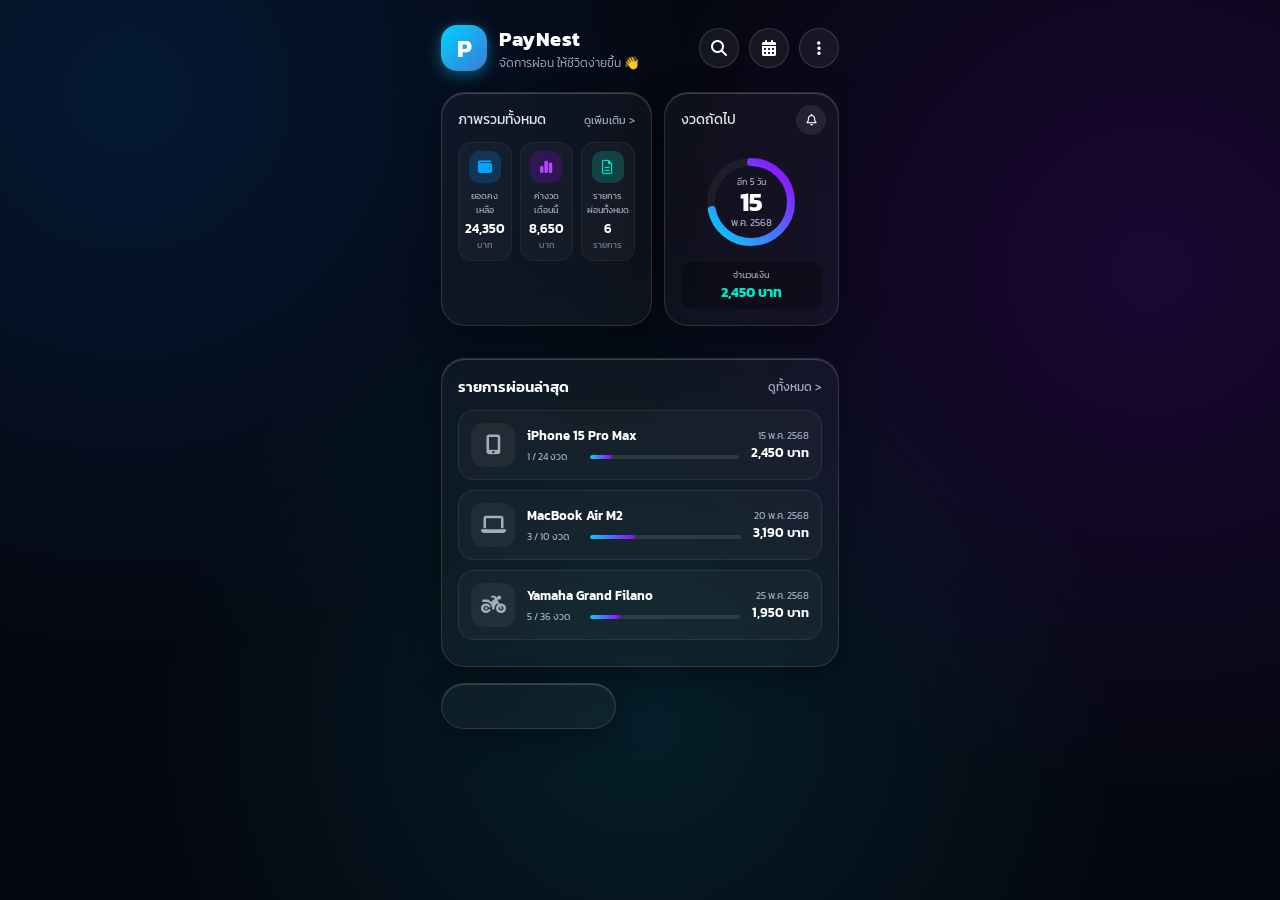
==== index.html @ fac94977 "Create index.html" ====
<!DOCTYPE html>
<html lang="th">
<head>
    <meta charset="UTF-8">
    <meta name="viewport" content="width=device-width, initial-scale=1.0">
    <title>PayNest - จัดการผ่อน ให้ชีวิตง่ายขึ้น</title>
    <link href="https://fonts.googleapis.com/css2?family=Kanit:wght@300;400;500;600;700&display=swap" rel="stylesheet">
    <link rel="stylesheet" href="https://cdnjs.cloudflare.com/ajax/libs/font-awesome/6.4.0/css/all.min.css">
    <style>
        * {
            margin: 0;
            padding: 0;
            box-sizing: border-box;
            font-family: 'Kanit', sans-serif;
            -webkit-tap-highlight-color: transparent;
        }

        body {
            background-color: #050811;
            background-image: 
                radial-gradient(circle at 10% 10%, rgba(0, 119, 255, 0.15) 0%, transparent 40%),
                radial-gradient(circle at 90% 30%, rgba(157, 0, 255, 0.15) 0%, transparent 40%),
                radial-gradient(circle at 50% 80%, rgba(0, 229, 255, 0.1) 0%, transparent 50%);
            color: #ffffff;
            min-height: 100vh;
            display: flex;
            justify-content: center;
            align-items: flex-start;
            padding: 0;
            overflow-x: hidden;
        }

        .app-container {
            width: 100%;
            max-width: 430px;
            min-height: 100vh;
            padding: 16px 16px 100px 16px;
            position: relative;
        }

        /* Glassmorphism Base */
        .glass-card {
            background: rgba(255, 255, 255, 0.04);
            backdrop-filter: blur(20px);
            -webkit-backdrop-filter: blur(20px);
            border: 1px solid rgba(255, 255, 255, 0.12);
            border-radius: 24px;
            box-shadow: 0 8px 32px 0 rgba(0, 0, 0, 0.37),
                        inset 0 1px 1px 0 rgba(255, 255, 255, 0.2);
            margin-bottom: 16px;
            padding: 16px;
            position: relative;
            overflow: hidden;
        }

        /* Header */
        .header {
            display: flex;
            justify-content: space-between;
            align-items: center;
            margin-bottom: 20px;
            padding-top: 8px;
        }

        .profile-section {
            display: flex;
            align-items: center;
            gap: 12px;
        }

        .logo-icon {
            width: 46px;
            height: 46px;
            background: linear-gradient(135deg, #00d2ff 0%, #3a7bd5 100%);
            border-radius: 16px;
            display: flex;
            justify-content: center;
            align-items: center;
            font-size: 24px;
            font-weight: bold;
            box-shadow: 0 4px 15px rgba(0, 210, 255, 0.4);
        }

        .app-title h1 {
            font-size: 20px;
            font-weight: 700;
            letter-spacing: 0.5px;
        }

        .app-title p {
            font-size: 12px;
            color: #a0aec0;
            font-weight: 300;
        }

        .header-actions {
            display: flex;
            gap: 10px;
        }

        .icon-btn {
            width: 40px;
            height: 40px;
            border-radius: 50%;
            background: rgba(255, 255, 255, 0.06);
            border: 1px solid rgba(255, 255, 255, 0.15);
            display: flex;
            justify-content: center;
            align-items: center;
            color: #fff;
            font-size: 16px;
            cursor: pointer;
        }

        /* Grid Layouts */
        .grid-top {
            display: grid;
            grid-template-columns: 1.2fr 1fr;
            gap: 12px;
            margin-bottom: 16px;
        }

        .overview-title {
            display: flex;
            justify-content: space-between;
            align-items: center;
            font-size: 14px;
            color: #e2e8f0;
            margin-bottom: 12px;
        }

        .overview-title a {
            color: #a0aec0;
            text-decoration: none;
            font-size: 11px;
        }

        .stats-row {
            display: grid;
            grid-template-columns: repeat(3, 1fr);
            gap: 8px;
            text-align: center;
        }

        .stat-box {
            background: rgba(255, 255, 255, 0.03);
            border-radius: 14px;
            padding: 8px 4px;
            border: 1px solid rgba(255, 255, 255, 0.05);
        }

        .stat-icon {
            width: 32px;
            height: 32px;
            border-radius: 10px;
            margin: 0 auto 6px auto;
            display: flex;
            align-items: center;
            justify-content: center;
            font-size: 14px;
        }

        .bg-blue { background: rgba(0, 150, 255, 0.2); color: #00a6ff; }
        .bg-purple { background: rgba(150, 0, 255, 0.2); color: #b845ff; }
        .bg-teal { background: rgba(0, 230, 200, 0.2); color: #00e5c8; }

        .stat-label {
            font-size: 9px;
            color: #a0aec0;
            margin-bottom: 2px;
        }

        .stat-value {
            font-size: 13px;
            font-weight: 600;
        }

        .stat-unit {
            font-size: 9px;
            color: #718096;
        }

        /* Next Due Card */
        .next-due-card {
            display: flex;
            flex-direction: column;
            justify-content: space-between;
            position: relative;
        }

        .bell-badge {
            position: absolute;
            top: 12px;
            right: 12px;
            width: 30px;
            height: 30px;
            border-radius: 50%;
            background: rgba(255, 255, 255, 0.08);
            display: flex;
            align-items: center;
            justify-content: center;
            font-size: 12px;
        }

        .circle-progress-wrap {
            position: relative;
            width: 100px;
            height: 100px;
            margin: 10px auto;
            display: flex;
            align-items: center;
            justify-content: center;
        }

        .circle-svg {
            transform: rotate(-90deg);
            width: 100%;
            height: 100%;
        }

        .circle-bg {
            fill: none;
            stroke: rgba(255, 255, 255, 0.05);
            stroke-width: 8;
        }

        .circle-bar {
            fill: none;
            stroke: url(#cyan-purple-grad);
            stroke-width: 8;
            stroke-linecap: round;
            stroke-dasharray: 250;
            stroke-dashoffset: 70;
        }

        .circle-text {
            position: absolute;
            text-align: center;
        }

        .days-left {
            font-size: 9px;
            color: #a0aec0;
        }

        .due-date-num {
            font-size: 26px;
            font-weight: 700;
            line-height: 1;
        }

        .due-month {
            font-size: 10px;
            color: #a0aec0;
        }

        .amount-box {
            background: rgba(0, 0, 0, 0.3);
            border-radius: 12px;
            padding: 6px 10px;
            text-align: center;
        }

        .amount-label {
            font-size: 9px;
            color: #a0aec0;
        }

        .amount-val {
            font-size: 14px;
            font-weight: 700;
            color: #00e5c8;
        }

        /* Installment List */
        .section-header {
            display: flex;
            justify-content: space-between;
            align-items: center;
            margin-bottom: 12px;
        }

        .section-title {
            font-size: 15px;
            font-weight: 600;
        }

        .see-all {
            font-size: 12px;
            color: #a0aec0;
            text-decoration: none;
        }

        .item-card {
            background: rgba(255, 255, 255, 0.03);
            border: 1px solid rgba(255, 255, 255, 0.08);
            border-radius: 16px;
            padding: 12px;
            margin-bottom: 10px;
            display: flex;
            align-items: center;
            gap: 12px;
        }

        .item-img {
            width: 44px;
            height: 44px;
            border-radius: 12px;
            background: rgba(255, 255, 255, 0.05);
            display: flex;
            align-items: center;
            justify-content: center;
            font-size: 20px;
        }

        .item-info {
            flex: 1;
        }

        .item-name {
            font-size: 13px;
            font-weight: 600;
            margin-bottom: 4px;
        }

        .item-progress-row {
            display: flex;
            align-items: center;
            gap: 8px;
        }

        .item-inst {
            font-size: 10px;
            color: #a0aec0;
            width: 55px;
        }

        .progress-bar-bg {
            flex: 1;
            height: 4px;
            background: rgba(255, 255, 255, 0.1);
            border-radius: 2px;
            overflow: hidden;
        }

        .progress-bar-fill {
            height: 100%;
            background: linear-gradient(90deg, #00d2ff, #9d00ff);
            border-radius: 2px;
        }

        .item-right {
            text-align: right;
        }

        .item-date {
            font-size: 10px;
            color: #a0aec0;
        }

        .item-price {
            font-size: 13px;
            font-weight: 600;
        }

        /* Two columns bottom */
        .bottom-grid {
            display: grid;
            grid-template-columns: 1fr 1.2fr;
            gap: 12px;
        }

        .cat-item {
            background: rgba(255, 255, 255, 0.03);
            border-radius: 12px;
            padding: 8px 10px;
            display: flex;
            align-items: center;
            justify-content: space-between;
            margin-bottom: 8px;
            font-size: 11px;
            border: 1px solid rgba(255, 255, 255, 0.05);
        }

        .cat-left {
            display: flex;
            align-items: center;
            gap: 8px;
        }

        .cat-icon {
            width: 24px;
            height: 24px;
            border-radius: 6px;
            display: flex;
            align-items: center;
            justify-content: center;
            font-size: 11px;
        }

        /* Donut Chart Simulation */
        .donut-wrap {
            position: relative;
            width: 110px;
            height: 110px;
            margin: 10px auto;
            display: flex;
            align-items: center;
            justify-content: center;
        }

        .donut-text {
            position: absolute;
            text-align: center;
        }

        .donut-label { font-size: 9px; color: #a0aec0; }
        .donut-num { font-size: 18px; font-weight: 700; }

        .stat-legend {
            font-size: 10px;
            display: flex;
            flex-direction: column;
            gap: 4px;
        }

        .legend-row {
            display: flex;
            justify-content: space-between;
            align-items: center;
        }

        .legend-left {
            display: flex;
            align-items: center;
            gap: 6px;
            color: #cbd5e0;
        }

        .dot {
            width: 8px;
            height: 8px;
            border-radius: 50%;
        }

        /* Add Action Card */
        .add-card {
            background: rgba(255, 255, 255, 0.04);
            border: 1px solid rgba(255, 255, 255, 0.1);
            border-radius: 20px;
            padding: 12px 16px;
            display: flex;
            align-items: center;
            justify-content: space-between;
            margin-bottom: 20px;
            cursor: pointer;
        }

        .add-btn-icon {
            width: 36px;
            height: 36px;
            border-radius: 50%;
            background: linear-gradient(135deg, #00d2ff, #0055ff);
            display: flex;
            align-items: center;
            justify-content: center;
            font-size: 18px;
            box-shadow: 0 4px 12px rgba(0, 150, 255, 0.4);
        }

        /* Bottom Nav */
        .bottom-nav {
            position: fixed;
            bottom: 12px;
            left: 50%;
            transform: translateX(-50%);
            width: calc(100% - 32px);
            max-width: 398px;
            height: 64px;
            background: rgba(15, 23, 42, 0.75);
            backdrop-filter: blur(25px);
            -webkit-backdrop-filter: blur(25px);
            border: 1px solid rgba(255, 255, 255, 0.15);
            border-radius: 32px;
            display: flex;
            justify-content: space-around;
            align-items: center;
            z-index: 1000;
            box-shadow: 0 10px 30px rgba(0, 0, 0, 0.5);
        }

        .nav-item {
            display: flex;
            flex-direction: column;
            align-items: center;
            color: #718096;
            font-size: 10px;
            text-decoration: none;
            gap: 2px;
        }

        .nav-item.active {
            color: #00d2ff;
        }

        .nav-item i {
            font-size: 18px;
        }

        .nav-add-btn {
            width: 52px;
            height: 52px;
            border-radius: 50%;
            background: linear-gradient(135deg, #a855f7, #3b82f6);
            display: flex;
            align-items: center;
            justify-content: center;
            font-size: 22px;
            color: #fff;
            margin-top: -20px;
            box-shadow: 0 6px 20px rgba(168, 85, 247, 0.5);
            border: 3px solid #050811;
        }
    </style>
</head>
<body>

    <svg style="height: 0; width: 0; position: absolute;">
        <defs>
            <linearGradient id="cyan-purple-grad" x1="0%" y1="0%" x2="100%" y2="100%">
                <stop offset="0%" stop-color="#00d2ff" />
                <stop offset="100%" stop-color="#9d00ff" />
            </linearGradient>
        </defs>
    </svg>

    <div class="app-container">
        <!-- Header -->
        <div class="header">
            <div class="profile-section">
                <div class="logo-icon">P</div>
                <div class="app-title">
                    <h1>PayNest</h1>
                    <p>จัดการผ่อน ให้ชีวิตง่ายขึ้น 👋</p>
                </div>
            </div>
            <div class="header-actions">
                <button class="icon-btn"><i class="fa-solid fa-magnifying-glass"></i></button>
                <button class="icon-btn"><i class="fa-solid fa-calendar-days"></i></button>
                <button class="icon-btn"><i class="fa-solid fa-ellipsis-vertical"></i></button>
            </div>
        </div>

        <!-- Top Section Grid -->
        <div class="grid-top">
            <!-- Overview Card -->
            <div class="glass-card">
                <div class="overview-title">
                    <span>ภาพรวมทั้งหมด</span>
                    <a href="#">ดูเพิ่มเติม &gt;</a>
                </div>
                <div class="stats-row">
                    <div class="stat-box">
                        <div class="stat-icon bg-blue"><i class="fa-solid fa-wallet"></i></div>
                        <div class="stat-label">ยอดคงเหลือ</div>
                        <div class="stat-value">24,350</div>
                        <div class="stat-unit">บาท</div>
                    </div>
                    <div class="stat-box">
                        <div class="stat-icon bg-purple"><i class="fa-solid fa-chart-simple"></i></div>
                        <div class="stat-label">ค่างวดเดือนนี้</div>
                        <div class="stat-value">8,650</div>
                        <div class="stat-unit">บาท</div>
                    </div>
                    <div class="stat-box">
                        <div class="stat-icon bg-teal"><i class="fa-regular fa-file-lines"></i></div>
                        <div class="stat-label">รายการผ่อนทั้งหมด</div>
                        <div class="stat-value">6</div>
                        <div class="stat-unit">รายการ</div>
                    </div>
                </div>
            </div>

            <!-- Next Due Card -->
            <div class="glass-card next-due-card">
                <div class="overview-title">
                    <span>งวดถัดไป</span>
                </div>
                <div class="bell-badge"><i class="fa-regular fa-bell"></i></div>
                <div class="circle-progress-wrap">
                    <svg class="circle-svg" viewBox="0 0 100 100">
                        <circle class="circle-bg" cx="50" cy="50" r="40"></circle>
                        <circle class="circle-bar" cx="50" cy="50" r="40"></circle>
                    </svg>
                    <div class="circle-text">
                        <div class="days-left">อีก 5 วัน</div>
                        <div class="due-date-num">15</div>
                        <div class="due-month">พ.ค. 2568</div>
                    </div>
                </div>
                <div class="amount-box">
                    <div class="amount-label">จำนวนเงิน</div>
                    <div class="amount-val">2,450 บาท</div>
                </div>
            </div>
        </div>

        <!-- Recent Items -->
        <div class="glass-card">
            <div class="section-header">
                <span class="section-title">รายการผ่อนล่าสุด</span>
                <a href="#" class="see-all">ดูทั้งหมด &gt;</a>
            </div>

            <div class="item-card">
                <div class="item-img"><i class="fa-solid fa-mobile-screen-button" style="color: #a0aec0;"></i></div>
                <div class="item-info">
                    <div class="item-name">iPhone 15 Pro Max</div>
                    <div class="item-progress-row">
                        <span class="item-inst">1 / 24 งวด</span>
                        <div class="progress-bar-bg">
                            <div class="progress-bar-fill" style="width: 15%;"></div>
                        </div>
                    </div>
                </div>
                <div class="item-right">
                    <div class="item-date">15 พ.ค. 2568</div>
                    <div class="item-price">2,450 บาท</div>
                </div>
            </div>

            <div class="item-card">
                <div class="item-img"><i class="fa-solid fa-laptop" style="color: #a0aec0;"></i></div>
                <div class="item-info">
                    <div class="item-name">MacBook Air M2</div>
                    <div class="item-progress-row">
                        <span class="item-inst">3 / 10 งวด</span>
                        <div class="progress-bar-bg">
                            <div class="progress-bar-fill" style="width: 30%;"></div>
                        </div>
                    </div>
                </div>
                <div class="item-right">
                    <div class="item-date">20 พ.ค. 2568</div>
                    <div class="item-price">3,190 บาท</div>
                </div>
            </div>

            <div class="item-card">
                <div class="item-img"><i class="fa-solid fa-motorcycle" style="color: #a0aec0;"></i></div>
                <div class="item-info">
                    <div class="item-name">Yamaha Grand Filano</div>
                    <div class="item-progress-row">
                        <span class="item-inst">5 / 36 งวด</span>
                        <div class="progress-bar-bg">
                            <div class="progress-bar-fill" style="width: 20%;"></div>
                        </div>
                    </div>
                </div>
                <div class="item-right">
                    <div class="item-date">25 พ.ค. 2568</div>
                    <div class="item-price">1,950 บาท</div>
                </div>
            </div>
        </div>

        <!-- Categories & Statistics -->
        <div class="bottom-grid">
            <div class="glass-card">
                <div class="section-header">
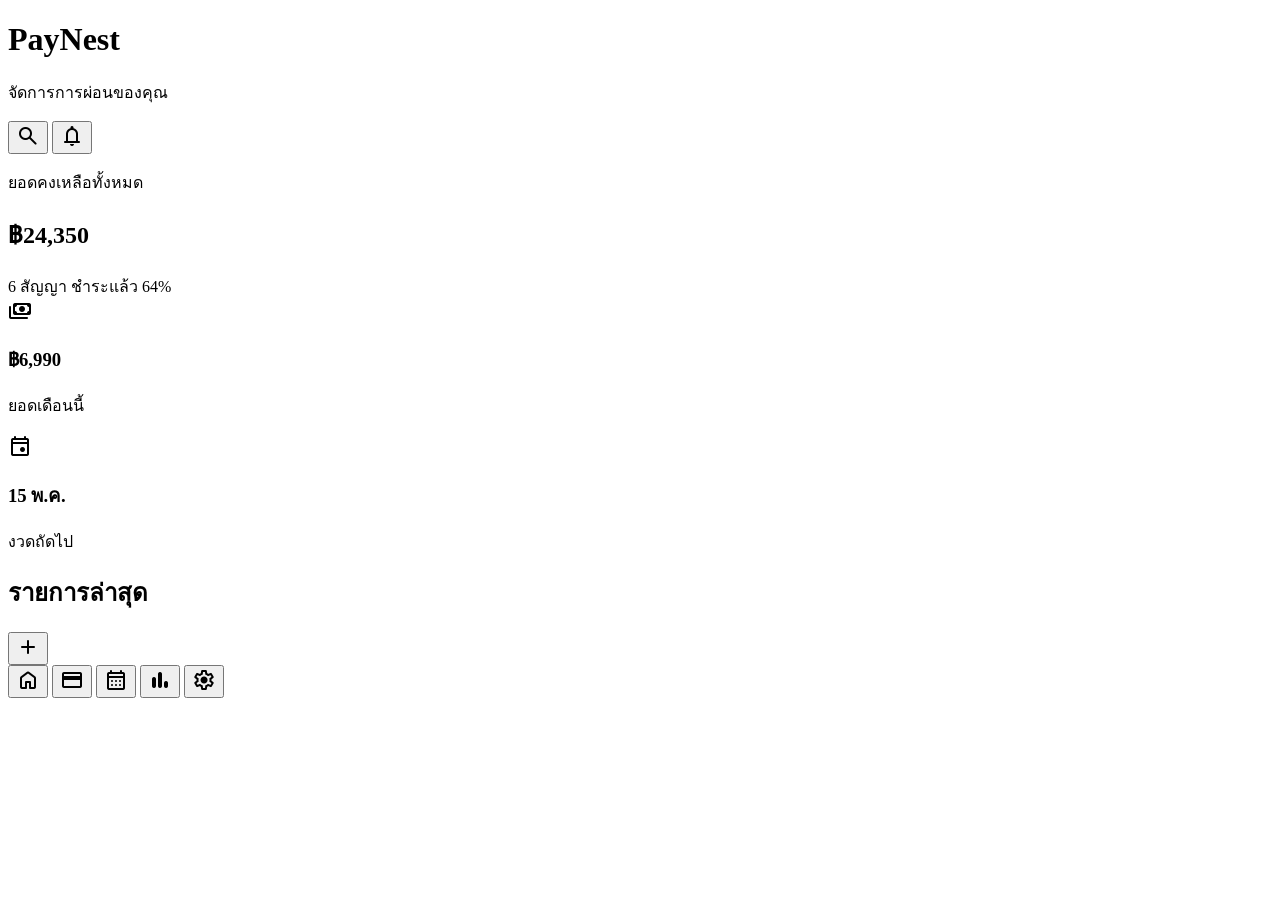
==== commit daedba63: "Update index.html" ====
--- a/index.html
+++ b/index.html
@@ -1,671 +1,181 @@
 <!DOCTYPE html>
 <html lang="th">
 <head>
-    <meta charset="UTF-8">
-    <meta name="viewport" content="width=device-width, initial-scale=1.0">
-    <title>PayNest - จัดการผ่อน ให้ชีวิตง่ายขึ้น</title>
-    <link href="https://fonts.googleapis.com/css2?family=Kanit:wght@300;400;500;600;700&display=swap" rel="stylesheet">
-    <link rel="stylesheet" href="https://cdnjs.cloudflare.com/ajax/libs/font-awesome/6.4.0/css/all.min.css">
-    <style>
-        * {
-            margin: 0;
-            padding: 0;
-            box-sizing: border-box;
-            font-family: 'Kanit', sans-serif;
-            -webkit-tap-highlight-color: transparent;
-        }
+  <meta charset="UTF-8">
+  <meta name="viewport" content="width=device-width, initial-scale=1.0">
+  <title>PayNest</title>
 
-        body {
-            background-color: #050811;
-            background-image: 
-                radial-gradient(circle at 10% 10%, rgba(0, 119, 255, 0.15) 0%, transparent 40%),
-                radial-gradient(circle at 90% 30%, rgba(157, 0, 255, 0.15) 0%, transparent 40%),
-                radial-gradient(circle at 50% 80%, rgba(0, 229, 255, 0.1) 0%, transparent 50%);
-            color: #ffffff;
-            min-height: 100vh;
-            display: flex;
-            justify-content: center;
-            align-items: flex-start;
-            padding: 0;
-            overflow-x: hidden;
-        }
+  <link rel="preconnect" href="https://fonts.googleapis.com">
+  <link rel="preconnect" href="https://fonts.gstatic.com" crossorigin>
 
-        .app-container {
-            width: 100%;
-            max-width: 430px;
-            min-height: 100vh;
-            padding: 16px 16px 100px 16px;
-            position: relative;
-        }
+  <link href="https://fonts.googleapis.com/css2?family=Prompt:wght@300;400;500;600;700&display=swap" rel="stylesheet">
 
-        /* Glassmorphism Base */
-        .glass-card {
-            background: rgba(255, 255, 255, 0.04);
-            backdrop-filter: blur(20px);
-            -webkit-backdrop-filter: blur(20px);
-            border: 1px solid rgba(255, 255, 255, 0.12);
-            border-radius: 24px;
-            box-shadow: 0 8px 32px 0 rgba(0, 0, 0, 0.37),
-                        inset 0 1px 1px 0 rgba(255, 255, 255, 0.2);
-            margin-bottom: 16px;
-            padding: 16px;
-            position: relative;
-            overflow: hidden;
-        }
+  <link href="https://fonts.googleapis.com/css2?family=Material+Symbols+Rounded" rel="stylesheet">
 
-        /* Header */
-        .header {
-            display: flex;
-            justify-content: space-between;
-            align-items: center;
-            margin-bottom: 20px;
-            padding-top: 8px;
-        }
+  <link rel="stylesheet" href="css/style.css">
+</head>
 
-        .profile-section {
-            display: flex;
-            align-items: center;
-            gap: 12px;
-        }
-
-        .logo-icon {
-            width: 46px;
-            height: 46px;
-            background: linear-gradient(135deg, #00d2ff 0%, #3a7bd5 100%);
-            border-radius: 16px;
-            display: flex;
-            justify-content: center;
-            align-items: center;
-            font-size: 24px;
-            font-weight: bold;
-            box-shadow: 0 4px 15px rgba(0, 210, 255, 0.4);
-        }
-
-        .app-title h1 {
-            font-size: 20px;
-            font-weight: 700;
-            letter-spacing: 0.5px;
-        }
-
-        .app-title p {
-            font-size: 12px;
-            color: #a0aec0;
-            font-weight: 300;
-        }
-
-        .header-actions {
-            display: flex;
-            gap: 10px;
-        }
-
-        .icon-btn {
-            width: 40px;
-            height: 40px;
-            border-radius: 50%;
-            background: rgba(255, 255, 255, 0.06);
-            border: 1px solid rgba(255, 255, 255, 0.15);
-            display: flex;
-            justify-content: center;
-            align-items: center;
-            color: #fff;
-            font-size: 16px;
-            cursor: pointer;
-        }
-
-        /* Grid Layouts */
-        .grid-top {
-            display: grid;
-            grid-template-columns: 1.2fr 1fr;
-            gap: 12px;
-            margin-bottom: 16px;
-        }
-
-        .overview-title {
-            display: flex;
-            justify-content: space-between;
-            align-items: center;
-            font-size: 14px;
-            color: #e2e8f0;
-            margin-bottom: 12px;
-        }
-
-        .overview-title a {
-            color: #a0aec0;
-            text-decoration: none;
-            font-size: 11px;
-        }
-
-        .stats-row {
-            display: grid;
-            grid-template-columns: repeat(3, 1fr);
-            gap: 8px;
-            text-align: center;
-        }
-
-        .stat-box {
-            background: rgba(255, 255, 255, 0.03);
-            border-radius: 14px;
-            padding: 8px 4px;
-            border: 1px solid rgba(255, 255, 255, 0.05);
-        }
-
-        .stat-icon {
-            width: 32px;
-            height: 32px;
-            border-radius: 10px;
-            margin: 0 auto 6px auto;
-            display: flex;
-            align-items: center;
-            justify-content: center;
-            font-size: 14px;
-        }
-
-        .bg-blue { background: rgba(0, 150, 255, 0.2); color: #00a6ff; }
-        .bg-purple { background: rgba(150, 0, 255, 0.2); color: #b845ff; }
-        .bg-teal { background: rgba(0, 230, 200, 0.2); color: #00e5c8; }
-
-        .stat-label {
-            font-size: 9px;
-            color: #a0aec0;
-            margin-bottom: 2px;
-        }
-
-        .stat-value {
-            font-size: 13px;
-            font-weight: 600;
-        }
-
-        .stat-unit {
-            font-size: 9px;
-            color: #718096;
-        }
-
-        /* Next Due Card */
-        .next-due-card {
-            display: flex;
-            flex-direction: column;
-            justify-content: space-between;
-            position: relative;
-        }
-
-        .bell-badge {
-            position: absolute;
-            top: 12px;
-            right: 12px;
-            width: 30px;
-            height: 30px;
-            border-radius: 50%;
-            background: rgba(255, 255, 255, 0.08);
-            display: flex;
-            align-items: center;
-            justify-content: center;
-            font-size: 12px;
-        }
-
-        .circle-progress-wrap {
-            position: relative;
-            width: 100px;
-            height: 100px;
-            margin: 10px auto;
-            display: flex;
-            align-items: center;
-            justify-content: center;
-        }
-
-        .circle-svg {
-            transform: rotate(-90deg);
-            width: 100%;
-            height: 100%;
-        }
-
-        .circle-bg {
-            fill: none;
-            stroke: rgba(255, 255, 255, 0.05);
-            stroke-width: 8;
-        }
-
-        .circle-bar {
-            fill: none;
-            stroke: url(#cyan-purple-grad);
-            stroke-width: 8;
-            stroke-linecap: round;
-            stroke-dasharray: 250;
-            stroke-dashoffset: 70;
-        }
-
-        .circle-text {
-            position: absolute;
-            text-align: center;
-        }
-
-        .days-left {
-            font-size: 9px;
-            color: #a0aec0;
-        }
-
-        .due-date-num {
-            font-size: 26px;
-            font-weight: 700;
-            line-height: 1;
-        }
-
-        .due-month {
-            font-size: 10px;
-            color: #a0aec0;
-        }
-
-        .amount-box {
-            background: rgba(0, 0, 0, 0.3);
-            border-radius: 12px;
-            padding: 6px 10px;
-            text-align: center;
-        }
-
-        .amount-label {
-            font-size: 9px;
-            color: #a0aec0;
-        }
-
-        .amount-val {
-            font-size: 14px;
-            font-weight: 700;
-            color: #00e5c8;
-        }
-
-        /* Installment List */
-        .section-header {
-            display: flex;
-            justify-content: space-between;
-            align-items: center;
-            margin-bottom: 12px;
-        }
-
-        .section-title {
-            font-size: 15px;
-            font-weight: 600;
-        }
-
-        .see-all {
-            font-size: 12px;
-            color: #a0aec0;
-            text-decoration: none;
-        }
-
-        .item-card {
-            background: rgba(255, 255, 255, 0.03);
-            border: 1px solid rgba(255, 255, 255, 0.08);
-            border-radius: 16px;
-            padding: 12px;
-            margin-bottom: 10px;
-            display: flex;
-            align-items: center;
-            gap: 12px;
-        }
-
-        .item-img {
-            width: 44px;
-            height: 44px;
-            border-radius: 12px;
-            background: rgba(255, 255, 255, 0.05);
-            display: flex;
-            align-items: center;
-            justify-content: center;
-            font-size: 20px;
-        }
-
-        .item-info {
-            flex: 1;
-        }
-
-        .item-name {
-            font-size: 13px;
-            font-weight: 600;
-            margin-bottom: 4px;
-        }
-
-        .item-progress-row {
-            display: flex;
-            align-items: center;
-            gap: 8px;
-        }
-
-        .item-inst {
-            font-size: 10px;
-            color: #a0aec0;
-            width: 55px;
-        }
-
-        .progress-bar-bg {
-            flex: 1;
-            height: 4px;
-            background: rgba(255, 255, 255, 0.1);
-            border-radius: 2px;
-            overflow: hidden;
-        }
-
-        .progress-bar-fill {
-            height: 100%;
-            background: linear-gradient(90deg, #00d2ff, #9d00ff);
-            border-radius: 2px;
-        }
-
-        .item-right {
-            text-align: right;
-        }
-
-        .item-date {
-            font-size: 10px;
-            color: #a0aec0;
-        }
-
-        .item-price {
-            font-size: 13px;
-            font-weight: 600;
-        }
-
-        /* Two columns bottom */
-        .bottom-grid {
-            display: grid;
-            grid-template-columns: 1fr 1.2fr;
-            gap: 12px;
-        }
-
-        .cat-item {
-            background: rgba(255, 255, 255, 0.03);
-            border-radius: 12px;
-            padding: 8px 10px;
-            display: flex;
-            align-items: center;
-            justify-content: space-between;
-            margin-bottom: 8px;
-            font-size: 11px;
-            border: 1px solid rgba(255, 255, 255, 0.05);
-        }
-
-        .cat-left {
-            display: flex;
-            align-items: center;
-            gap: 8px;
-        }
-
-        .cat-icon {
-            width: 24px;
-            height: 24px;
-            border-radius: 6px;
-            display: flex;
-            align-items: center;
-            justify-content: center;
-            font-size: 11px;
-        }
-
-        /* Donut Chart Simulation */
-        .donut-wrap {
-            position: relative;
-            width: 110px;
-            height: 110px;
-            margin: 10px auto;
-            display: flex;
-            align-items: center;
-            justify-content: center;
-        }
-
-        .donut-text {
-            position: absolute;
-            text-align: center;
-        }
-
-        .donut-label { font-size: 9px; color: #a0aec0; }
-        .donut-num { font-size: 18px; font-weight: 700; }
-
-        .stat-legend {
-            font-size: 10px;
-            display: flex;
-            flex-direction: column;
-            gap: 4px;
-        }
-
-        .legend-row {
-            display: flex;
-            justify-content: space-between;
-            align-items: center;
-        }
-
-        .legend-left {
-            display: flex;
-            align-items: center;
-            gap: 6px;
-            color: #cbd5e0;
-        }
-
-        .dot {
-            width: 8px;
-            height: 8px;
-            border-radius: 50%;
-        }
-
-        /* Add Action Card */
-        .add-card {
-            background: rgba(255, 255, 255, 0.04);
-            border: 1px solid rgba(255, 255, 255, 0.1);
-            border-radius: 20px;
-            padding: 12px 16px;
-            display: flex;
-            align-items: center;
-            justify-content: space-between;
-            margin-bottom: 20px;
-            cursor: pointer;
-        }
-
-        .add-btn-icon {
-            width: 36px;
-            height: 36px;
-            border-radius: 50%;
-            background: linear-gradient(135deg, #00d2ff, #0055ff);
-            display: flex;
-            align-items: center;
-            justify-content: center;
-            font-size: 18px;
-            box-shadow: 0 4px 12px rgba(0, 150, 255, 0.4);
-        }
-
-        /* Bottom Nav */
-        .bottom-nav {
-            position: fixed;
-            bottom: 12px;
-            left: 50%;
-            transform: translateX(-50%);
-            width: calc(100% - 32px);
-            max-width: 398px;
-            height: 64px;
-            background: rgba(15, 23, 42, 0.75);
-            backdrop-filter: blur(25px);
-            -webkit-backdrop-filter: blur(25px);
-            border: 1px solid rgba(255, 255, 255, 0.15);
-            border-radius: 32px;
-            display: flex;
-            justify-content: space-around;
-            align-items: center;
-            z-index: 1000;
-            box-shadow: 0 10px 30px rgba(0, 0, 0, 0.5);
-        }
-
-        .nav-item {
-            display: flex;
-            flex-direction: column;
-            align-items: center;
-            color: #718096;
-            font-size: 10px;
-            text-decoration: none;
-            gap: 2px;
-        }
-
-        .nav-item.active {
-            color: #00d2ff;
-        }
-
-        .nav-item i {
-            font-size: 18px;
-        }
-
-        .nav-add-btn {
-            width: 52px;
-            height: 52px;
-            border-radius: 50%;
-            background: linear-gradient(135deg, #a855f7, #3b82f6);
-            display: flex;
-            align-items: center;
-            justify-content: center;
-            font-size: 22px;
-            color: #fff;
-            margin-top: -20px;
-            box-shadow: 0 6px 20px rgba(168, 85, 247, 0.5);
-            border: 3px solid #050811;
-        }
-    </style>
-</head>
 <body>
 
-    <svg style="height: 0; width: 0; position: absolute;">
-        <defs>
-            <linearGradient id="cyan-purple-grad" x1="0%" y1="0%" x2="100%" y2="100%">
-                <stop offset="0%" stop-color="#00d2ff" />
-                <stop offset="100%" stop-color="#9d00ff" />
-            </linearGradient>
-        </defs>
-    </svg>
+<div class="background"></div>
 
-    <div class="app-container">
-        <!-- Header -->
-        <div class="header">
-            <div class="profile-section">
-                <div class="logo-icon">P</div>
-                <div class="app-title">
-                    <h1>PayNest</h1>
-                    <p>จัดการผ่อน ให้ชีวิตง่ายขึ้น 👋</p>
-                </div>
-            </div>
-            <div class="header-actions">
-                <button class="icon-btn"><i class="fa-solid fa-magnifying-glass"></i></button>
-                <button class="icon-btn"><i class="fa-solid fa-calendar-days"></i></button>
-                <button class="icon-btn"><i class="fa-solid fa-ellipsis-vertical"></i></button>
-            </div>
-        </div>
+<div class="app">
 
-        <!-- Top Section Grid -->
-        <div class="grid-top">
-            <!-- Overview Card -->
-            <div class="glass-card">
-                <div class="overview-title">
-                    <span>ภาพรวมทั้งหมด</span>
-                    <a href="#">ดูเพิ่มเติม &gt;</a>
-                </div>
-                <div class="stats-row">
-                    <div class="stat-box">
-                        <div class="stat-icon bg-blue"><i class="fa-solid fa-wallet"></i></div>
-                        <div class="stat-label">ยอดคงเหลือ</div>
-                        <div class="stat-value">24,350</div>
-                        <div class="stat-unit">บาท</div>
-                    </div>
-                    <div class="stat-box">
-                        <div class="stat-icon bg-purple"><i class="fa-solid fa-chart-simple"></i></div>
-                        <div class="stat-label">ค่างวดเดือนนี้</div>
-                        <div class="stat-value">8,650</div>
-                        <div class="stat-unit">บาท</div>
-                    </div>
-                    <div class="stat-box">
-                        <div class="stat-icon bg-teal"><i class="fa-regular fa-file-lines"></i></div>
-                        <div class="stat-label">รายการผ่อนทั้งหมด</div>
-                        <div class="stat-value">6</div>
-                        <div class="stat-unit">รายการ</div>
-                    </div>
-                </div>
-            </div>
+<header class="topbar">
 
-            <!-- Next Due Card -->
-            <div class="glass-card next-due-card">
-                <div class="overview-title">
-                    <span>งวดถัดไป</span>
-                </div>
-                <div class="bell-badge"><i class="fa-regular fa-bell"></i></div>
-                <div class="circle-progress-wrap">
-                    <svg class="circle-svg" viewBox="0 0 100 100">
-                        <circle class="circle-bg" cx="50" cy="50" r="40"></circle>
-                        <circle class="circle-bar" cx="50" cy="50" r="40"></circle>
-                    </svg>
-                    <div class="circle-text">
-                        <div class="days-left">อีก 5 วัน</div>
-                        <div class="due-date-num">15</div>
-                        <div class="due-month">พ.ค. 2568</div>
-                    </div>
-                </div>
-                <div class="amount-box">
-                    <div class="amount-label">จำนวนเงิน</div>
-                    <div class="amount-val">2,450 บาท</div>
-                </div>
-            </div>
-        </div>
+<div>
 
-        <!-- Recent Items -->
-        <div class="glass-card">
-            <div class="section-header">
-                <span class="section-title">รายการผ่อนล่าสุด</span>
-                <a href="#" class="see-all">ดูทั้งหมด &gt;</a>
-            </div>
+<h1>PayNest</h1>
 
-            <div class="item-card">
-                <div class="item-img"><i class="fa-solid fa-mobile-screen-button" style="color: #a0aec0;"></i></div>
-                <div class="item-info">
-                    <div class="item-name">iPhone 15 Pro Max</div>
-                    <div class="item-progress-row">
-                        <span class="item-inst">1 / 24 งวด</span>
-                        <div class="progress-bar-bg">
-                            <div class="progress-bar-fill" style="width: 15%;"></div>
-                        </div>
-                    </div>
-                </div>
-                <div class="item-right">
-                    <div class="item-date">15 พ.ค. 2568</div>
-                    <div class="item-price">2,450 บาท</div>
-                </div>
-            </div>
+<p>จัดการการผ่อนของคุณ</p>
 
-            <div class="item-card">
-                <div class="item-img"><i class="fa-solid fa-laptop" style="color: #a0aec0;"></i></div>
-                <div class="item-info">
-                    <div class="item-name">MacBook Air M2</div>
-                    <div class="item-progress-row">
-                        <span class="item-inst">3 / 10 งวด</span>
-                        <div class="progress-bar-bg">
-                            <div class="progress-bar-fill" style="width: 30%;"></div>
-                        </div>
-                    </div>
-                </div>
-                <div class="item-right">
-                    <div class="item-date">20 พ.ค. 2568</div>
-                    <div class="item-price">3,190 บาท</div>
-                </div>
-            </div>
+</div>
 
-            <div class="item-card">
-                <div class="item-img"><i class="fa-solid fa-motorcycle" style="color: #a0aec0;"></i></div>
-                <div class="item-info">
-                    <div class="item-name">Yamaha Grand Filano</div>
-                    <div class="item-progress-row">
-                        <span class="item-inst">5 / 36 งวด</span>
-                        <div class="progress-bar-bg">
-                            <div class="progress-bar-fill" style="width: 20%;"></div>
-                        </div>
-                    </div>
-                </div>
-                <div class="item-right">
-                    <div class="item-date">25 พ.ค. 2568</div>
-                    <div class="item-price">1,950 บาท</div>
-                </div>
-            </div>
-        </div>
+<div class="top-actions">
 
-        <!-- Categories & Statistics -->
-        <div class="bottom-grid">
-            <div class="glass-card">
-                <div class="section-header">
-               +<button class="icon-btn">
+
+<span class="material-symbols-rounded">
+search
+</span>
+
+</button>
+
+<button class="icon-btn">
+
+<span class="material-symbols-rounded">
+notifications
+</span>
+
+</button>
+
+</div>
+
+</header>
+
+<section class="hero">
+
+<p>ยอดคงเหลือทั้งหมด</p>
+
+<h2>฿24,350</h2>
+
+<div class="progress">
+
+<div class="progress-bar"></div>
+
+</div>
+
+<div class="hero-footer">
+
+<span>6 สัญญา</span>
+
+<span>ชำระแล้ว 64%</span>
+
+</div>
+
+</section>
+
+<section class="cards">
+
+<div class="card">
+
+<span class="material-symbols-rounded">
+payments
+</span>
+
+<h3>฿6,990</h3>
+
+<p>ยอดเดือนนี้</p>
+
+</div>
+
+<div class="card">
+
+<span class="material-symbols-rounded">
+event
+</span>
+
+<h3>15 พ.ค.</h3>
+
+<p>งวดถัดไป</p>
+
+</div>
+
+</section>
+
+<section class="list">
+
+<h2>รายการล่าสุด</h2>
+
+</section>
+
+<button class="fab">
+
+<span class="material-symbols-rounded">
+
+add
+
+</span>
+
+</button>
+
+<nav class="bottom-nav">
+
+<button class="active">
+
+<span class="material-symbols-rounded">
+
+home
+
+</span>
+
+</button>
+
+<button>
+
+<span class="material-symbols-rounded">
+
+credit_card
+
+</span>
+
+</button>
+
+<button>
+
+<span class="material-symbols-rounded">
+
+calendar_month
+
+</span>
+
+</button>
+
+<button>
+
+<span class="material-symbols-rounded">
+
+bar_chart
+
+</span>
+
+</button>
+
+<button>
+
+<span class="material-symbols-rounded">
+
+settings
+
+</span>
+
+</button>
+
+</nav>
+
+</div>
+
+<script src="js/app.js"></script>
+
+</body>
+</html>
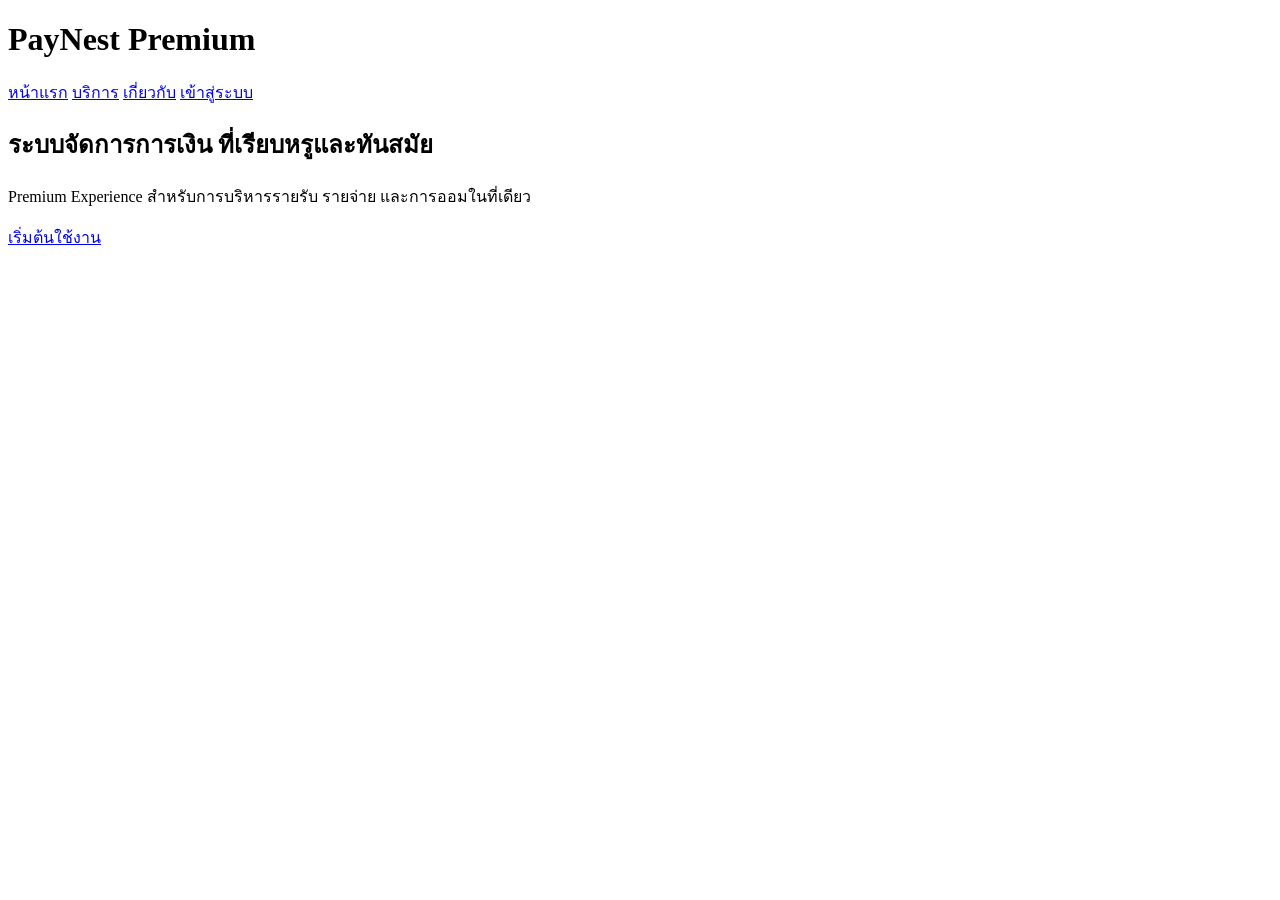
==== commit 0a5f70d9: "Update index.html" ====
--- a/index.html
+++ b/index.html
@@ -1,181 +1,95 @@
 <!DOCTYPE html>
 <html lang="th">
+
 <head>
-  <meta charset="UTF-8">
-  <meta name="viewport" content="width=device-width, initial-scale=1.0">
-  <title>PayNest</title>
 
-  <link rel="preconnect" href="https://fonts.googleapis.com">
-  <link rel="preconnect" href="https://fonts.gstatic.com" crossorigin>
+    <meta charset="UTF-8">
 
-  <link href="https://fonts.googleapis.com/css2?family=Prompt:wght@300;400;500;600;700&display=swap" rel="stylesheet">
+    <meta name="viewport"
+          content="width=device-width, initial-scale=1.0">
 
-  <link href="https://fonts.googleapis.com/css2?family=Material+Symbols+Rounded" rel="stylesheet">
+    <title>PayNest Premium</title>
 
-  <link rel="stylesheet" href="css/style.css">
+    <link rel="stylesheet"
+          href="assets/css/variables.css">
+
+    <link rel="stylesheet"
+          href="assets/css/style.css">
+
+    <link rel="stylesheet"
+          href="assets/css/components.css">
+
+    <link rel="stylesheet"
+          href="assets/css/responsive.css">
+
 </head>
 
 <body>
 
-<div class="background"></div>
+    <!-- Loading -->
+    <div id="loader"></div>
 
-<div class="app">
+    <!-- Navigation -->
+    <header class="header">
 
-<header class="topbar">
+        <div class="container">
 
-<div>
+            <h1 class="logo">
+                PayNest
+                <span>Premium</span>
+            </h1>
 
-<h1>PayNest</h1>
+            <nav>
 
-<p>จัดการการผ่อนของคุณ</p>
+                <a href="#">หน้าแรก</a>
 
-</div>
+                <a href="#">บริการ</a>
 
-<div class="top-actions">
+                <a href="#">เกี่ยวกับ</a>
 
-<button class="icon-btn">
+                <a href="login.html"
+                   class="btn">
+                    เข้าสู่ระบบ
+                </a>
 
-<span class="material-symbols-rounded">
-search
-</span>
+            </nav>
 
-</button>
+        </div>
 
-<button class="icon-btn">
+    </header>
 
-<span class="material-symbols-rounded">
-notifications
-</span>
+    <!-- Hero -->
 
-</button>
+    <section class="hero">
 
-</div>
+        <div class="container">
 
-</header>
+            <h2>
+                ระบบจัดการการเงิน
+                ที่เรียบหรูและทันสมัย
+            </h2>
 
-<section class="hero">
+            <p>
 
-<p>ยอดคงเหลือทั้งหมด</p>
+                Premium Experience
+                สำหรับการบริหารรายรับ รายจ่าย
+                และการออมในที่เดียว
 
-<h2>฿24,350</h2>
+            </p>
 
-<div class="progress">
+            <a href="register.html"
+               class="btn-primary">
 
-<div class="progress-bar"></div>
+                เริ่มต้นใช้งาน
 
-</div>
+            </a>
 
-<div class="hero-footer">
+        </div>
 
-<span>6 สัญญา</span>
+    </section>
 
-<span>ชำระแล้ว 64%</span>
-
-</div>
-
-</section>
-
-<section class="cards">
-
-<div class="card">
-
-<span class="material-symbols-rounded">
-payments
-</span>
-
-<h3>฿6,990</h3>
-
-<p>ยอดเดือนนี้</p>
-
-</div>
-
-<div class="card">
-
-<span class="material-symbols-rounded">
-event
-</span>
-
-<h3>15 พ.ค.</h3>
-
-<p>งวดถัดไป</p>
-
-</div>
-
-</section>
-
-<section class="list">
-
-<h2>รายการล่าสุด</h2>
-
-</section>
-
-<button class="fab">
-
-<span class="material-symbols-rounded">
-
-add
-
-</span>
-
-</button>
-
-<nav class="bottom-nav">
-
-<button class="active">
-
-<span class="material-symbols-rounded">
-
-home
-
-</span>
-
-</button>
-
-<button>
-
-<span class="material-symbols-rounded">
-
-credit_card
-
-</span>
-
-</button>
-
-<button>
-
-<span class="material-symbols-rounded">
-
-calendar_month
-
-</span>
-
-</button>
-
-<button>
-
-<span class="material-symbols-rounded">
-
-bar_chart
-
-</span>
-
-</button>
-
-<button>
-
-<span class="material-symbols-rounded">
-
-settings
-
-</span>
-
-</button>
-
-</nav>
-
-</div>
-
-<script src="js/app.js"></script>
+    <script src="assets/js/app.js"></script>
 
 </body>
+
 </html>
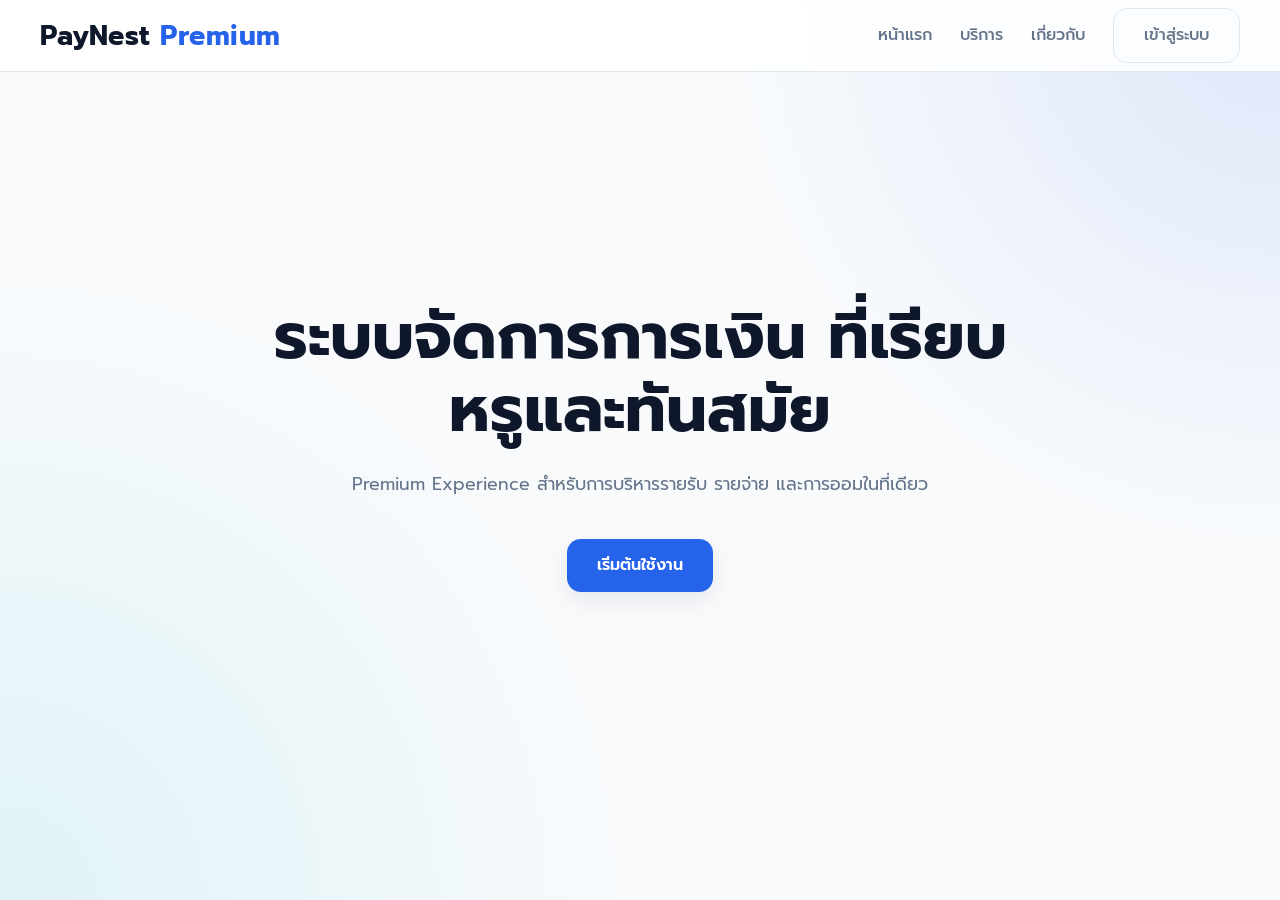
==== commit a2e72df3: "Update index.html" ====
--- a/index.html
+++ b/index.html
@@ -87,9 +87,23 @@
         </div>
 
     </section>
+    <!-- Back To Top -->
+
+    <button id="backToTop"
+            class="back-to-top"
+            aria-label="Back to Top">
+
+        ↑
+
+    </button>
 
     <script src="assets/js/app.js"></script>
 
 </body>
 
+</html>
+    <script src="assets/js/app.js"></script>
+
+</body>
+
 </html>
--- a/assets/css/variables.css
+++ b/assets/css/variables.css
@@ -0,0 +1,95 @@
+/* ===================================
+   PayNest Premium
+   Design Variables
+=================================== */
+
+:root{
+
+    /* Colors */
+
+    --primary:#2563eb;
+    --primary-dark:#1d4ed8;
+
+    --secondary:#06b6d4;
+
+    --success:#10b981;
+
+    --warning:#f59e0b;
+
+    --danger:#ef4444;
+
+    --background:#f8fafc;
+
+    --surface:#ffffff;
+
+    --surface-2:#f1f5f9;
+
+    --border:#e2e8f0;
+
+    --text:#0f172a;
+
+    --text-light:#64748b;
+
+    --white:#ffffff;
+
+    /* Shadow */
+
+    --shadow-sm:
+        0 2px 8px rgba(15,23,42,.05);
+
+    --shadow-md:
+        0 8px 24px rgba(15,23,42,.08);
+
+    --shadow-lg:
+        0 16px 40px rgba(15,23,42,.12);
+
+    /* Radius */
+
+    --radius-sm:8px;
+
+    --radius-md:14px;
+
+    --radius-lg:22px;
+
+    --radius-xl:32px;
+
+    /* Typography */
+
+    --font-family:
+        "Prompt",
+        "Noto Sans Thai",
+        sans-serif;
+
+    --font-xs:.75rem;
+
+    --font-sm:.875rem;
+
+    --font-md:1rem;
+
+    --font-lg:1.125rem;
+
+    --font-xl:1.5rem;
+
+    --font-2xl:2rem;
+
+    --font-3xl:3rem;
+
+    --font-normal:400;
+
+    --font-medium:500;
+
+    --font-semibold:600;
+
+    --font-bold:700;
+
+    /* Layout */
+
+    --container:1200px;
+
+    --header-height:72px;
+
+    /* Transition */
+
+    --transition:.25s ease;
+
+}
--- a/assets/css/style.css
+++ b/assets/css/style.css
@@ -0,0 +1,530 @@
+/* ===================================
+   PayNest Premium
+   Main Styles
+=================================== */
+
+/* ---------- Google Font ---------- */
+
+@import url('https://fonts.googleapis.com/css2?family=Prompt:wght@300;400;500;600;700&display=swap');
+
+/* ---------- Reset ---------- */
+
+*,
+*::before,
+*::after{
+
+    margin:0;
+    padding:0;
+    box-sizing:border-box;
+
+}
+
+/* ---------- HTML ---------- */
+
+html{
+
+    scroll-behavior:smooth;
+
+}
+
+/* ---------- Body ---------- */
+
+body{
+
+    font-family:var(--font-family);
+
+    font-size:var(--font-md);
+
+    font-weight:var(--font-normal);
+
+    background:var(--background);
+
+    color:var(--text);
+
+    line-height:1.6;
+
+    overflow-x:hidden;
+
+}
+
+/* ---------- Selection ---------- */
+
+::selection{
+
+    background:var(--primary);
+
+    color:#fff;
+
+}
+
+/* ---------- Images ---------- */
+
+img{
+
+    max-width:100%;
+
+    display:block;
+
+}
+
+/* ---------- Links ---------- */
+
+a{
+
+    text-decoration:none;
+
+    color:inherit;
+
+}
+
+/* ---------- List ---------- */
+
+ul{
+
+    list-style:none;
+
+}
+
+/* ---------- Button ---------- */
+
+button{
+
+    border:none;
+
+    outline:none;
+
+    cursor:pointer;
+
+    font-family:inherit;
+
+}
+
+/* ---------- Input ---------- */
+
+input,
+textarea,
+select{
+
+    font-family:inherit;
+
+    outline:none;
+
+}
+
+/* ---------- Container ---------- */
+
+.container{
+
+    width:min(100% - 32px,var(--container));
+
+    margin-inline:auto;
+
+}
+
+/* ---------- Section ---------- */
+
+section{
+
+    padding:80px 0;
+
+}
+/* ===================================
+   Header
+=================================== */
+
+.header{
+
+    position:fixed;
+
+    top:0;
+    left:0;
+
+    width:100%;
+
+    height:var(--header-height);
+
+    background:rgba(255,255,255,.88);
+
+    backdrop-filter:blur(18px);
+
+    -webkit-backdrop-filter:blur(18px);
+
+    border-bottom:1px solid var(--border);
+
+    z-index:1000;
+
+}
+
+.header .container{
+
+    height:100%;
+
+    display:flex;
+
+    align-items:center;
+
+    justify-content:space-between;
+
+}
+
+/* ---------- Logo ---------- */
+
+.logo{
+
+    font-size:1.7rem;
+
+    font-weight:700;
+
+    color:var(--text);
+
+    letter-spacing:.5px;
+
+}
+
+.logo span{
+
+    color:var(--primary);
+
+}
+
+/* ---------- Navigation ---------- */
+
+.header nav{
+
+    display:flex;
+
+    align-items:center;
+
+    gap:28px;
+
+}
+
+.header nav a{
+
+    color:var(--text-light);
+
+    font-weight:500;
+
+    transition:var(--transition);
+
+}
+
+.header nav a:hover{
+
+    color:var(--primary);
+
+}
+
+/* ===================================
+   Hero
+=================================== */
+
+.hero{
+
+    min-height:100vh;
+
+    display:flex;
+
+    align-items:center;
+
+    justify-content:center;
+
+    text-align:center;
+
+    padding-top:var(--header-height);
+
+    background:
+
+        radial-gradient(circle at top right,
+        rgba(37,99,235,.12),
+        transparent 35%),
+
+        radial-gradient(circle at bottom left,
+        rgba(6,182,212,.10),
+        transparent 40%),
+
+        var(--background);
+
+}
+
+.hero .container{
+
+    max-width:760px;
+
+}
+
+.hero h2{
+
+    font-size:clamp(2.5rem,5vw,4rem);
+
+    line-height:1.15;
+
+    font-weight:700;
+
+    margin-bottom:22px;
+
+    color:var(--text);
+
+}
+
+.hero p{
+
+    font-size:1.1rem;
+
+    color:var(--text-light);
+
+    margin-bottom:38px;
+
+    line-height:1.8;
+
+}
+/* ===================================
+   Buttons
+=================================== */
+
+.btn,
+.btn-primary{
+
+    display:inline-flex;
+
+    align-items:center;
+
+    justify-content:center;
+
+    gap:10px;
+
+    padding:14px 30px;
+
+    border-radius:var(--radius-md);
+
+    font-size:var(--font-md);
+
+    font-weight:var(--font-semibold);
+
+    transition:var(--transition);
+
+}
+
+.btn{
+
+    background:transparent;
+
+    border:1px solid var(--border);
+
+    color:var(--text);
+
+}
+
+.btn:hover{
+
+    border-color:var(--primary);
+
+    color:var(--primary);
+
+}
+
+.btn-primary{
+
+    background:var(--primary);
+
+    color:var(--white);
+
+    box-shadow:var(--shadow-md);
+
+}
+
+.btn-primary:hover{
+
+    background:var(--primary-dark);
+
+    transform:translateY(-3px);
+
+    box-shadow:var(--shadow-lg);
+
+}
+
+/* ===================================
+   Card
+=================================== */
+
+.card{
+
+    background:var(--surface);
+
+    border-radius:var(--radius-lg);
+
+    padding:24px;
+
+    border:1px solid var(--border);
+
+    box-shadow:var(--shadow-sm);
+
+    transition:var(--transition);
+
+}
+
+.card:hover{
+
+    transform:translateY(-6px);
+
+    box-shadow:var(--shadow-lg);
+
+}
+
+/* ===================================
+   Loader
+=================================== */
+
+#loader{
+
+    position:fixed;
+
+    inset:0;
+
+    background:var(--white);
+
+    display:flex;
+
+    justify-content:center;
+
+    align-items:center;
+
+    z-index:9999;
+
+    transition:.4s;
+
+}
+
+#loader::after{
+
+    content:"";
+
+    width:52px;
+
+    height:52px;
+
+    border:5px solid var(--border);
+
+    border-top-color:var(--primary);
+
+    border-radius:50%;
+
+    animation:spin .9s linear infinite;
+
+}
+
+/* ===================================
+   Utility
+=================================== */
+
+.text-center{
+
+    text-align:center;
+
+}
+
+.hidden{
+
+    display:none!important;
+
+}
+
+.mt-1{margin-top:10px;}
+
+.mt-2{margin-top:20px;}
+
+.mt-3{margin-top:30px;}
+
+.mb-1{margin-bottom:10px;}
+
+.mb-2{margin-bottom:20px;}
+
+.mb-3{margin-bottom:30px;}
+
+/* ===================================
+   Scrollbar
+=================================== */
+
+::-webkit-scrollbar{
+
+    width:10px;
+
+}
+
+::-webkit-scrollbar-track{
+
+    background:var(--surface-2);
+
+}
+
+::-webkit-scrollbar-thumb{
+
+    background:var(--primary);
+
+    border-radius:20px;
+
+}
+
+::-webkit-scrollbar-thumb:hover{
+
+    background:var(--primary-dark);
+
+}
+
+/* ===================================
+   Animations
+=================================== */
+
+@keyframes spin{
+
+    to{
+
+        transform:rotate(360deg);
+
+    }
+
+}
+
+@keyframes fadeUp{
+
+    from{
+
+        opacity:0;
+
+        transform:translateY(30px);
+
+    }
+
+    to{
+
+        opacity:1;
+
+        transform:translateY(0);
+
+    }
+
+}
+
+.fade-up{
+
+    animation:fadeUp .8s ease forwards;
+
+}
+
+/* ===================================
+   Footer
+=================================== */
+
+footer{
+
+    padding:40px 0;
+
+    text-align:center;
+
+    color:var(--text-light);
+
+    border-top:1px solid var(--border);
+
+    margin-top:80px;
+
+}
--- a/assets/css/components.css
+++ b/assets/css/components.css
@@ -0,0 +1,795 @@
+/* ===================================
+   PayNest Premium
+   Components
+=================================== */
+
+/* ---------- Form Group ---------- */
+
+.form-group{
+
+    display:flex;
+
+    flex-direction:column;
+
+    gap:8px;
+
+    margin-bottom:20px;
+
+}
+
+/* ---------- Label ---------- */
+
+.form-label{
+
+    font-size:var(--font-sm);
+
+    font-weight:var(--font-semibold);
+
+    color:var(--text);
+
+}
+
+/* ---------- Input ---------- */
+
+.form-input{
+
+    width:100%;
+
+    height:52px;
+
+    padding:0 16px;
+
+    border:1px solid var(--border);
+
+    border-radius:var(--radius-md);
+
+    background:var(--surface);
+
+    color:var(--text);
+
+    font-size:var(--font-md);
+
+    transition:var(--transition);
+
+}
+
+.form-input:focus{
+
+    border-color:var(--primary);
+
+    box-shadow:0 0 0 4px rgba(37,99,235,.12);
+
+}
+
+/* ---------- Textarea ---------- */
+
+.form-textarea{
+
+    width:100%;
+
+    min-height:140px;
+
+    padding:16px;
+
+    resize:vertical;
+
+    border:1px solid var(--border);
+
+    border-radius:var(--radius-md);
+
+    background:var(--surface);
+
+    font-size:var(--font-md);
+
+    transition:var(--transition);
+
+}
+
+.form-textarea:focus{
+
+    border-color:var(--primary);
+
+    box-shadow:0 0 0 4px rgba(37,99,235,.12);
+
+}
+
+/* ---------- Select ---------- */
+
+.form-select{
+
+    width:100%;
+
+    height:52px;
+
+    padding:0 16px;
+
+    border:1px solid var(--border);
+
+    border-radius:var(--radius-md);
+
+    background:var(--surface);
+
+    cursor:pointer;
+
+    transition:var(--transition);
+
+}
+
+.form-select:focus{
+
+    border-color:var(--primary);
+
+    box-shadow:0 0 0 4px rgba(37,99,235,.12);
+
+}
+
+/* ---------- Helper ---------- */
+
+.form-helper{
+
+    font-size:var(--font-xs);
+
+    color:var(--text-light);
+
+}
+
+/* ---------- Error ---------- */
+
+.form-error{
+
+    font-size:var(--font-xs);
+
+    color:var(--danger);
+
+}
+
+/* ---------- Success ---------- */
+
+.form-success{
+
+    font-size:var(--font-xs);
+
+    color:var(--success);
+
+}
+/* ===================================
+   Advanced Buttons
+=================================== */
+
+.btn-secondary{
+
+    display:inline-flex;
+
+    align-items:center;
+
+    justify-content:center;
+
+    gap:10px;
+
+    padding:14px 28px;
+
+    background:var(--secondary);
+
+    color:var(--white);
+
+    border:none;
+
+    border-radius:var(--radius-md);
+
+    font-weight:var(--font-semibold);
+
+    transition:var(--transition);
+
+}
+
+.btn-secondary:hover{
+
+    transform:translateY(-2px);
+
+    box-shadow:var(--shadow-md);
+
+}
+
+.btn-outline{
+
+    display:inline-flex;
+
+    align-items:center;
+
+    justify-content:center;
+
+    gap:10px;
+
+    padding:14px 28px;
+
+    background:transparent;
+
+    color:var(--primary);
+
+    border:2px solid var(--primary);
+
+    border-radius:var(--radius-md);
+
+    transition:var(--transition);
+
+}
+
+.btn-outline:hover{
+
+    background:var(--primary);
+
+    color:var(--white);
+
+}
+
+/* ===================================
+   Badge
+=================================== */
+
+.badge{
+
+    display:inline-flex;
+
+    align-items:center;
+
+    justify-content:center;
+
+    padding:6px 12px;
+
+    border-radius:999px;
+
+    font-size:var(--font-xs);
+
+    font-weight:var(--font-semibold);
+
+}
+
+.badge-success{
+
+    background:rgba(16,185,129,.12);
+
+    color:var(--success);
+
+}
+
+.badge-warning{
+
+    background:rgba(245,158,11,.12);
+
+    color:var(--warning);
+
+}
+
+.badge-danger{
+
+    background:rgba(239,68,68,.12);
+
+    color:var(--danger);
+
+}
+
+.badge-primary{
+
+    background:rgba(37,99,235,.12);
+
+    color:var(--primary);
+
+}
+
+/* ===================================
+   Chip
+=================================== */
+
+.chip{
+
+    display:inline-flex;
+
+    align-items:center;
+
+    gap:8px;
+
+    padding:8px 14px;
+
+    background:var(--surface-2);
+
+    border-radius:999px;
+
+    font-size:var(--font-sm);
+
+}
+
+/* ===================================
+   Avatar
+=================================== */
+
+.avatar{
+
+    width:48px;
+
+    height:48px;
+
+    border-radius:50%;
+
+    overflow:hidden;
+
+    background:var(--surface-2);
+
+}
+
+.avatar img{
+
+    width:100%;
+
+    height:100%;
+
+    object-fit:cover;
+
+}
+
+/* ===================================
+   Dashboard Card
+=================================== */
+
+.dashboard-card{
+
+    background:var(--surface);
+
+    border:1px solid var(--border);
+
+    border-radius:var(--radius-lg);
+
+    padding:24px;
+
+    box-shadow:var(--shadow-sm);
+
+    transition:var(--transition);
+
+}
+
+.dashboard-card:hover{
+
+    transform:translateY(-6px);
+
+    box-shadow:var(--shadow-lg);
+
+}
+
+.dashboard-card h3{
+
+    font-size:var(--font-lg);
+
+    margin-bottom:8px;
+
+}
+
+.dashboard-card p{
+
+    color:var(--text-light);
+
+}
+
+/* ===================================
+   Statistics Card
+=================================== */
+
+.stat-card{
+
+    display:flex;
+
+    justify-content:space-between;
+
+    align-items:center;
+
+    padding:24px;
+
+    border-radius:var(--radius-lg);
+
+    background:var(--surface);
+
+    border:1px solid var(--border);
+
+    box-shadow:var(--shadow-sm);
+
+}
+
+.stat-card .info h2{
+
+    font-size:2rem;
+
+    font-weight:700;
+
+    margin-bottom:6px;
+
+}
+
+.stat-card .info span{
+
+    color:var(--text-light);
+
+}
+
+.stat-icon{
+
+    width:64px;
+
+    height:64px;
+
+    display:flex;
+
+    align-items:center;
+
+    justify-content:center;
+
+    border-radius:18px;
+
+    background:rgba(37,99,235,.10);
+
+    font-size:1.6rem;
+
+}
+/* ===================================
+   Modal
+=================================== */
+
+.modal{
+
+    position:fixed;
+
+    inset:0;
+
+    display:flex;
+
+    justify-content:center;
+
+    align-items:center;
+
+    background:rgba(15,23,42,.45);
+
+    opacity:0;
+
+    visibility:hidden;
+
+    transition:var(--transition);
+
+    z-index:2000;
+
+}
+
+.modal.active{
+
+    opacity:1;
+
+    visibility:visible;
+
+}
+
+.modal-content{
+
+    width:min(92%,520px);
+
+    background:var(--surface);
+
+    border-radius:var(--radius-lg);
+
+    padding:28px;
+
+    box-shadow:var(--shadow-lg);
+
+    animation:fadeUp .3s ease;
+
+}
+
+/* ===================================
+   Toast
+=================================== */
+
+.toast{
+
+    position:fixed;
+
+    right:24px;
+
+    bottom:24px;
+
+    min-width:280px;
+
+    padding:16px 20px;
+
+    background:var(--surface);
+
+    border-left:5px solid var(--primary);
+
+    border-radius:var(--radius-md);
+
+    box-shadow:var(--shadow-lg);
+
+    z-index:3000;
+
+}
+
+.toast-success{
+
+    border-left-color:var(--success);
+
+}
+
+.toast-warning{
+
+    border-left-color:var(--warning);
+
+}
+
+.toast-danger{
+
+    border-left-color:var(--danger);
+
+}
+
+/* ===================================
+   Table
+=================================== */
+
+.table{
+
+    width:100%;
+
+    border-collapse:collapse;
+
+}
+
+.table th{
+
+    background:var(--surface-2);
+
+    text-align:left;
+
+    padding:16px;
+
+    font-weight:600;
+
+}
+
+.table td{
+
+    padding:16px;
+
+    border-top:1px solid var(--border);
+
+}
+
+.table tr:hover{
+
+    background:rgba(37,99,235,.03);
+
+}
+
+/* ===================================
+   Dropdown
+=================================== */
+
+.dropdown{
+
+    position:relative;
+
+}
+
+.dropdown-menu{
+
+    position:absolute;
+
+    top:calc(100% + 8px);
+
+    right:0;
+
+    min-width:220px;
+
+    background:var(--surface);
+
+    border:1px solid var(--border);
+
+    border-radius:var(--radius-md);
+
+    box-shadow:var(--shadow-lg);
+
+    display:none;
+
+}
+
+.dropdown.active .dropdown-menu{
+
+    display:block;
+
+}
+
+.dropdown-menu a{
+
+    display:block;
+
+    padding:14px 18px;
+
+    transition:var(--transition);
+
+}
+
+.dropdown-menu a:hover{
+
+    background:var(--surface-2);
+
+}
+
+/* ===================================
+   Empty State
+=================================== */
+
+.empty-state{
+
+    text-align:center;
+
+    padding:60px 20px;
+
+}
+
+.empty-state h3{
+
+    margin-top:18px;
+
+    margin-bottom:10px;
+
+}
+
+.empty-state p{
+
+    color:var(--text-light);
+
+}
+
+/* ===================================
+   Pagination
+=================================== */
+
+.pagination{
+
+    display:flex;
+
+    justify-content:center;
+
+    gap:10px;
+
+    margin-top:32px;
+
+}
+
+.pagination button{
+
+    width:42px;
+
+    height:42px;
+
+    border-radius:12px;
+
+    background:var(--surface);
+
+    border:1px solid var(--border);
+
+    transition:var(--transition);
+
+}
+
+.pagination button:hover{
+
+    background:var(--primary);
+
+    color:#fff;
+
+}
+
+.pagination .active{
+
+    background:var(--primary);
+
+    color:#fff;
+
+}
+
+/* ===================================
+   Loading Overlay
+=================================== */
+
+.loading-overlay{
+
+    position:absolute;
+
+    inset:0;
+
+    display:flex;
+
+    justify-content:center;
+
+    align-items:center;
+
+    background:rgba(255,255,255,.7);
+
+    backdrop-filter:blur(3px);
+
+}
+
+.spinner{
+
+    width:42px;
+
+    height:42px;
+
+    border:4px solid var(--border);
+
+    border-top-color:var(--primary);
+
+    border-radius:50%;
+
+    animation:spin .8s linear infinite;
+
+}
+/* ===================================
+   Back To Top
+=================================== */
+
+.back-to-top{
+
+    position:fixed;
+
+    right:24px;
+
+    bottom:24px;
+
+    width:52px;
+
+    height:52px;
+
+    display:flex;
+
+    align-items:center;
+
+    justify-content:center;
+
+    border:none;
+
+    border-radius:50%;
+
+    background:var(--primary);
+
+    color:var(--white);
+
+    font-size:1.3rem;
+
+    cursor:pointer;
+
+    box-shadow:var(--shadow-lg);
+
+    opacity:0;
+
+    visibility:hidden;
+
+    transform:translateY(20px);
+
+    transition:var(--transition);
+
+    z-index:999;
+
+}
+
+.back-to-top:hover{
+
+    background:var(--primary-dark);
+
+    transform:translateY(-4px);
+
+}
+
+.back-to-top.show{
+
+    opacity:1;
+
+    visibility:visible;
+
+    transform:translateY(0);
+
+}
--- a/assets/css/responsive.css
+++ b/assets/css/responsive.css
@@ -0,0 +1,354 @@
+/* ===================================
+   Responsive
+=================================== */
+
+/* ---------- Laptop ---------- */
+
+@media (max-width:1200px){
+
+    .container{
+
+        width:min(100% - 40px,1000px);
+
+    }
+
+}
+
+/* ---------- Tablet ---------- */
+
+@media (max-width:992px){
+
+    .header .container{
+
+        height:auto;
+
+        padding:16px 0;
+
+        flex-direction:column;
+
+        gap:16px;
+
+    }
+
+    .header{
+
+        height:auto;
+
+    }
+
+    .hero{
+
+        padding-top:140px;
+
+    }
+
+    .hero h2{
+
+        font-size:2.6rem;
+
+    }
+
+    .header nav{
+
+        flex-wrap:wrap;
+
+        justify-content:center;
+
+    }
+
+    .stat-card{
+
+        flex-direction:column;
+
+        text-align:center;
+
+        gap:20px;
+
+    }
+
+}
+/* ---------- Mobile Large ---------- */
+
+@media (max-width:768px){
+
+    section{
+
+        padding:60px 0;
+
+    }
+
+    .container{
+
+        width:calc(100% - 24px);
+
+    }
+
+    .hero{
+
+        min-height:auto;
+
+        padding-top:140px;
+
+        padding-bottom:80px;
+
+    }
+
+    .hero h2{
+
+        font-size:2rem;
+
+        line-height:1.3;
+
+    }
+
+    .hero p{
+
+        font-size:1rem;
+
+        margin-bottom:28px;
+
+    }
+
+    .header nav{
+
+        gap:14px;
+
+    }
+
+    .btn,
+    .btn-primary,
+    .btn-secondary,
+    .btn-outline{
+
+        width:100%;
+
+    }
+
+    .dashboard-card,
+
+    .card,
+
+    .stat-card{
+
+        padding:20px;
+
+    }
+
+    .table{
+
+        display:block;
+
+        overflow-x:auto;
+
+        white-space:nowrap;
+
+    }
+
+}
+
+/* ---------- Mobile ---------- */
+
+@media (max-width:576px){
+
+    .logo{
+
+        font-size:1.45rem;
+
+    }
+
+    .hero h2{
+
+        font-size:1.7rem;
+
+    }
+
+    .hero p{
+
+        font-size:.95rem;
+
+    }
+
+    .modal-content{
+
+        width:94%;
+
+        padding:20px;
+
+    }
+
+    .toast{
+
+        left:12px;
+
+        right:12px;
+
+        bottom:12px;
+
+        min-width:auto;
+
+    }
+
+    .pagination{
+
+        flex-wrap:wrap;
+
+    }
+
+    .avatar{
+
+        width:40px;
+
+        height:40px;
+
+    }
+
+}
+/* ---------- Small Mobile ---------- */
+
+@media (max-width:400px){
+
+    html{
+
+        font-size:14px;
+
+    }
+
+    .container{
+
+        width:calc(100% - 20px);
+
+    }
+
+    .header .container{
+
+        gap:12px;
+
+        padding:12px 0;
+
+    }
+
+    .header nav{
+
+        gap:10px;
+
+    }
+
+    .header nav a{
+
+        font-size:.9rem;
+
+    }
+
+    .hero{
+
+        padding-top:130px;
+
+        padding-bottom:60px;
+
+    }
+
+    .hero h2{
+
+        font-size:1.5rem;
+
+    }
+
+    .hero p{
+
+        font-size:.9rem;
+
+        line-height:1.7;
+
+    }
+
+    .btn,
+    .btn-primary,
+    .btn-secondary,
+    .btn-outline{
+
+        padding:12px 18px;
+
+        font-size:.95rem;
+
+    }
+
+    .dashboard-card,
+    .card,
+    .stat-card{
+
+        padding:16px;
+
+    }
+
+    .stat-card .info h2{
+
+        font-size:1.6rem;
+
+    }
+
+    .stat-icon{
+
+        width:52px;
+
+        height:52px;
+
+        font-size:1.3rem;
+
+    }
+
+}
+
+/* ---------- Large Desktop ---------- */
+
+@media (min-width:1400px){
+
+    .container{
+
+        max-width:1320px;
+
+    }
+
+    .hero .container{
+
+        max-width:900px;
+
+    }
+
+}
+
+/* ---------- Print ---------- */
+
+@media print{
+
+    .header,
+    .btn,
+    .btn-primary,
+    .btn-secondary,
+    .btn-outline,
+    .toast,
+    .modal,
+    #loader{
+
+        display:none !important;
+
+    }
+
+    body{
+
+        background:#fff;
+
+        color:#000;
+
+    }
+
+    .card,
+    .dashboard-card,
+    .stat-card{
+
+        border:1px solid #ddd;
+
+        box-shadow:none;
+
+    }
+
+}
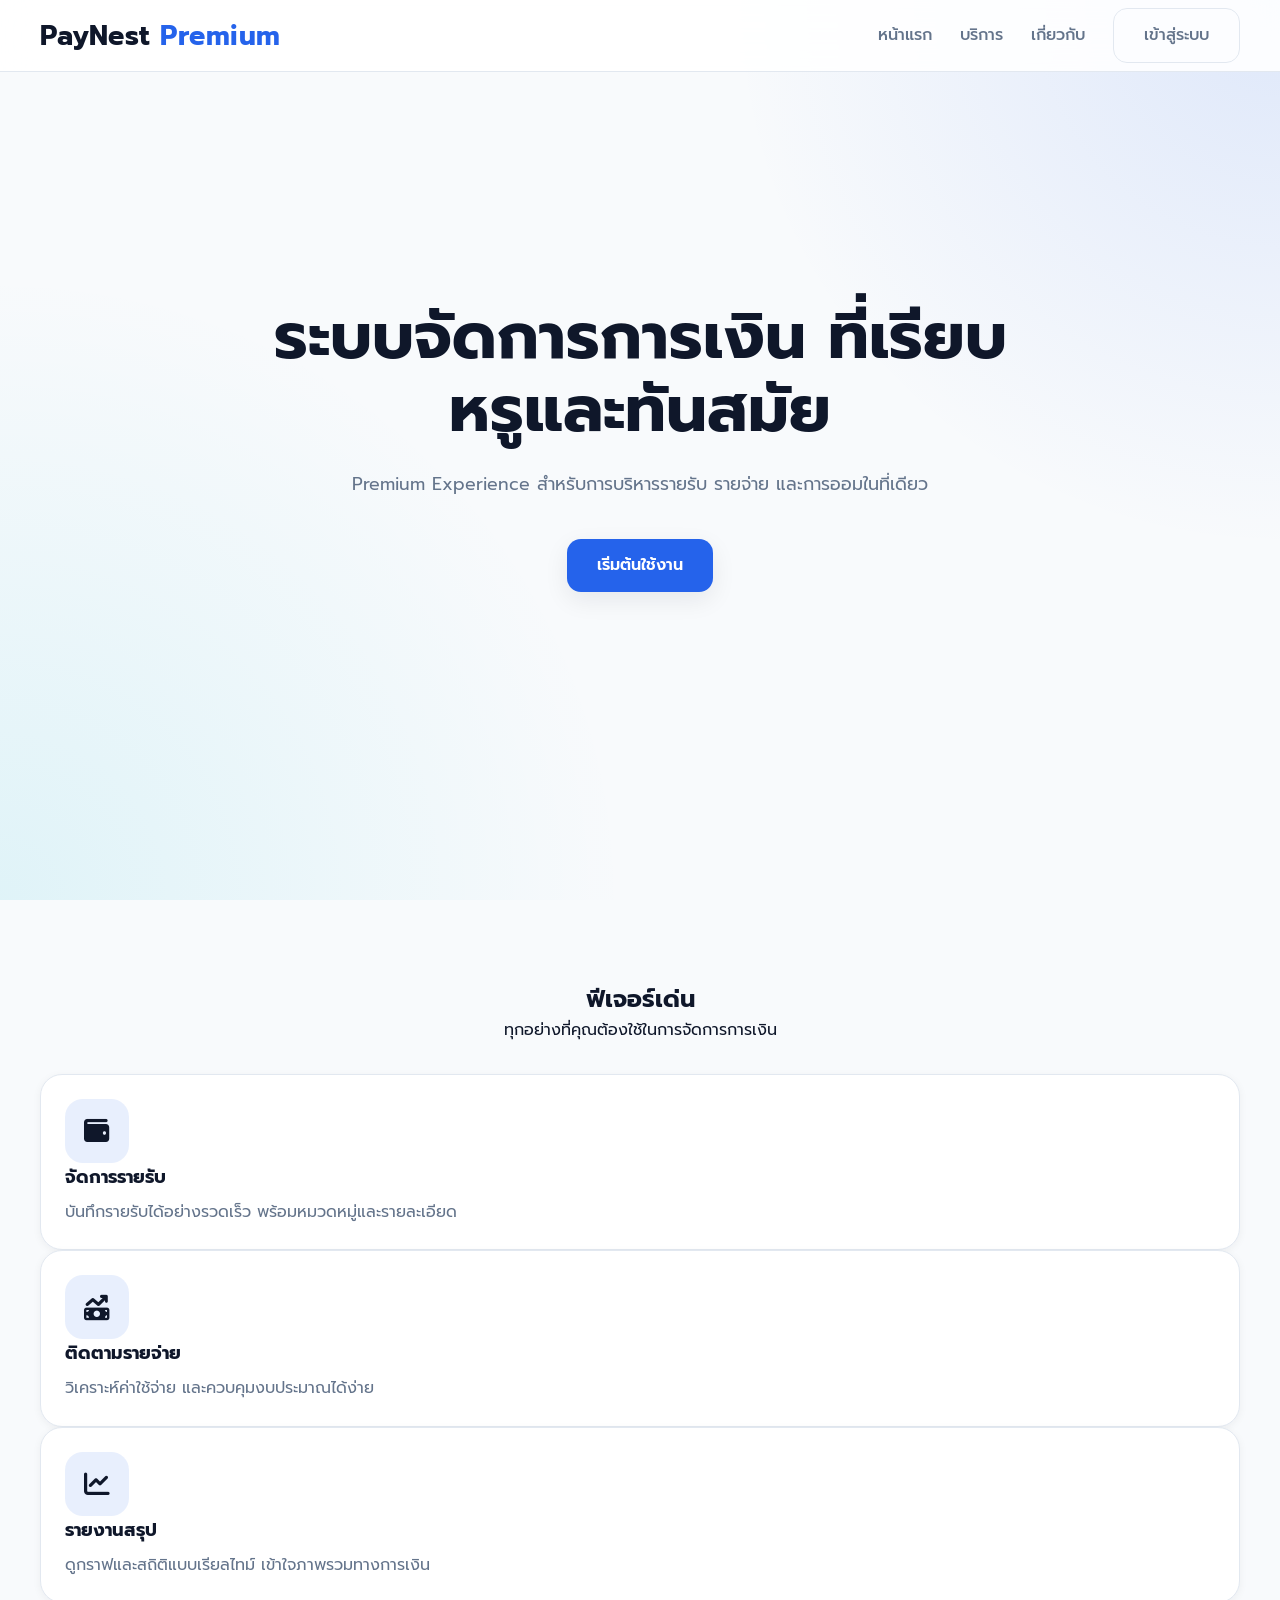
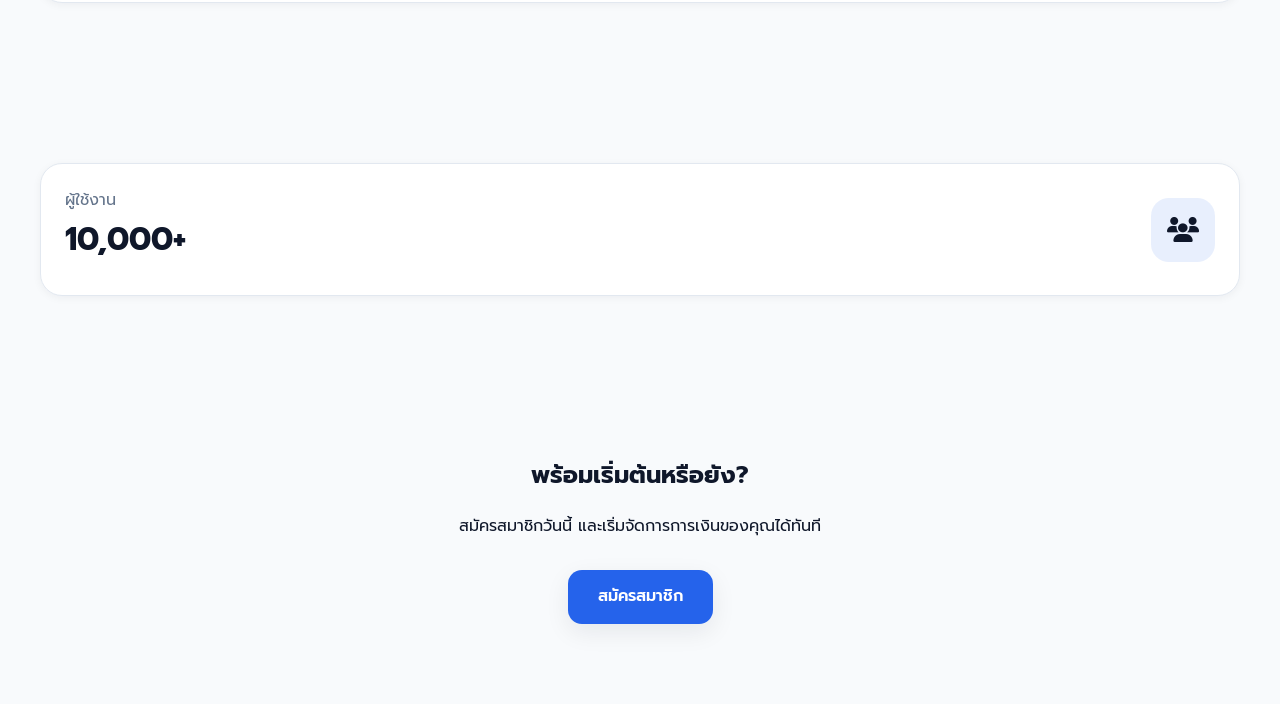
==== commit 08c2d87c: "Update index.html" ====
--- a/index.html
+++ b/index.html
@@ -21,7 +21,8 @@
 
     <link rel="stylesheet"
           href="assets/css/responsive.css">
-
+<link rel="stylesheet"
+      href="https://cdnjs.cloudflare.com/ajax/libs/font-awesome/6.7.2/css/all.min.css">
 </head>
 
 <body>
@@ -90,12 +91,12 @@
     <!-- Back To Top -->
 
     <button id="backToTop"
-            class="back-to-top"
-            aria-label="Back to Top">
-
-        ↑
-
-    </button>
+        class="back-to-top"
+        aria-label="Back to Top">
+
+    <i class="fa-solid fa-arrow-up"></i>
+
+</button>
 
     <script src="assets/js/app.js"></script>
 
@@ -106,4 +107,136 @@
 
 </body>
 
-</html>+</html>    <!-- Features -->
+
+    <section id="features">
+
+        <div class="container">
+
+            <div class="text-center mb-3 fade-up">
+
+                <h2>ฟีเจอร์เด่น</h2>
+
+                <p>
+                    ทุกอย่างที่คุณต้องใช้ในการจัดการการเงิน
+                </p>
+
+            </div>
+
+            <div class="features-grid">
+
+                <div class="dashboard-card fade-up">
+
+                    <div class="stat-icon">
+
+                        <i class="fa-solid fa-wallet"></i>
+
+                    </div>
+
+                    <h3>จัดการรายรับ</h3>
+
+                    <p>
+                        บันทึกรายรับได้อย่างรวดเร็ว
+                        พร้อมหมวดหมู่และรายละเอียด
+                    </p>
+
+                </div>
+
+                <div class="dashboard-card fade-up">
+
+                    <div class="stat-icon">
+
+                        <i class="fa-solid fa-money-bill-trend-up"></i>
+
+                    </div>
+
+                    <h3>ติดตามรายจ่าย</h3>
+
+                    <p>
+                        วิเคราะห์ค่าใช้จ่าย
+                        และควบคุมงบประมาณได้ง่าย
+                    </p>
+
+                </div>
+
+                <div class="dashboard-card fade-up">
+
+                    <div class="stat-icon">
+
+                        <i class="fa-solid fa-chart-line"></i>
+
+                    </div>
+
+                    <h3>รายงานสรุป</h3>
+
+                    <p>
+                        ดูกราฟและสถิติแบบเรียลไทม์
+                        เข้าใจภาพรวมทางการเงิน
+                    </p>
+
+                </div>
+
+            </div>
+
+        </div>
+
+    </section>
+
+    <!-- Statistics -->
+
+    <section>
+
+        <div class="container">
+
+            <div class="stat-card fade-up">
+
+                <div class="info">
+
+                    <span>ผู้ใช้งาน</span>
+
+                    <h2>10,000+</h2>
+
+                </div>
+
+                <div class="stat-icon">
+
+                    <i class="fa-solid fa-users"></i>
+
+                </div>
+
+            </div>
+
+        </div>
+
+    </section>
+
+    <!-- Call To Action -->
+
+    <section>
+
+        <div class="container text-center fade-up">
+
+            <h2>
+
+                พร้อมเริ่มต้นหรือยัง?
+
+            </h2>
+
+            <p class="mt-2 mb-3">
+
+                สมัครสมาชิกวันนี้
+                และเริ่มจัดการการเงินของคุณได้ทันที
+
+            </p>
+
+            <a href="register.html"
+               class="btn-primary">
+
+                สมัครสมาชิก
+
+            </a>
+
+        </div>
+
+    </section>
+
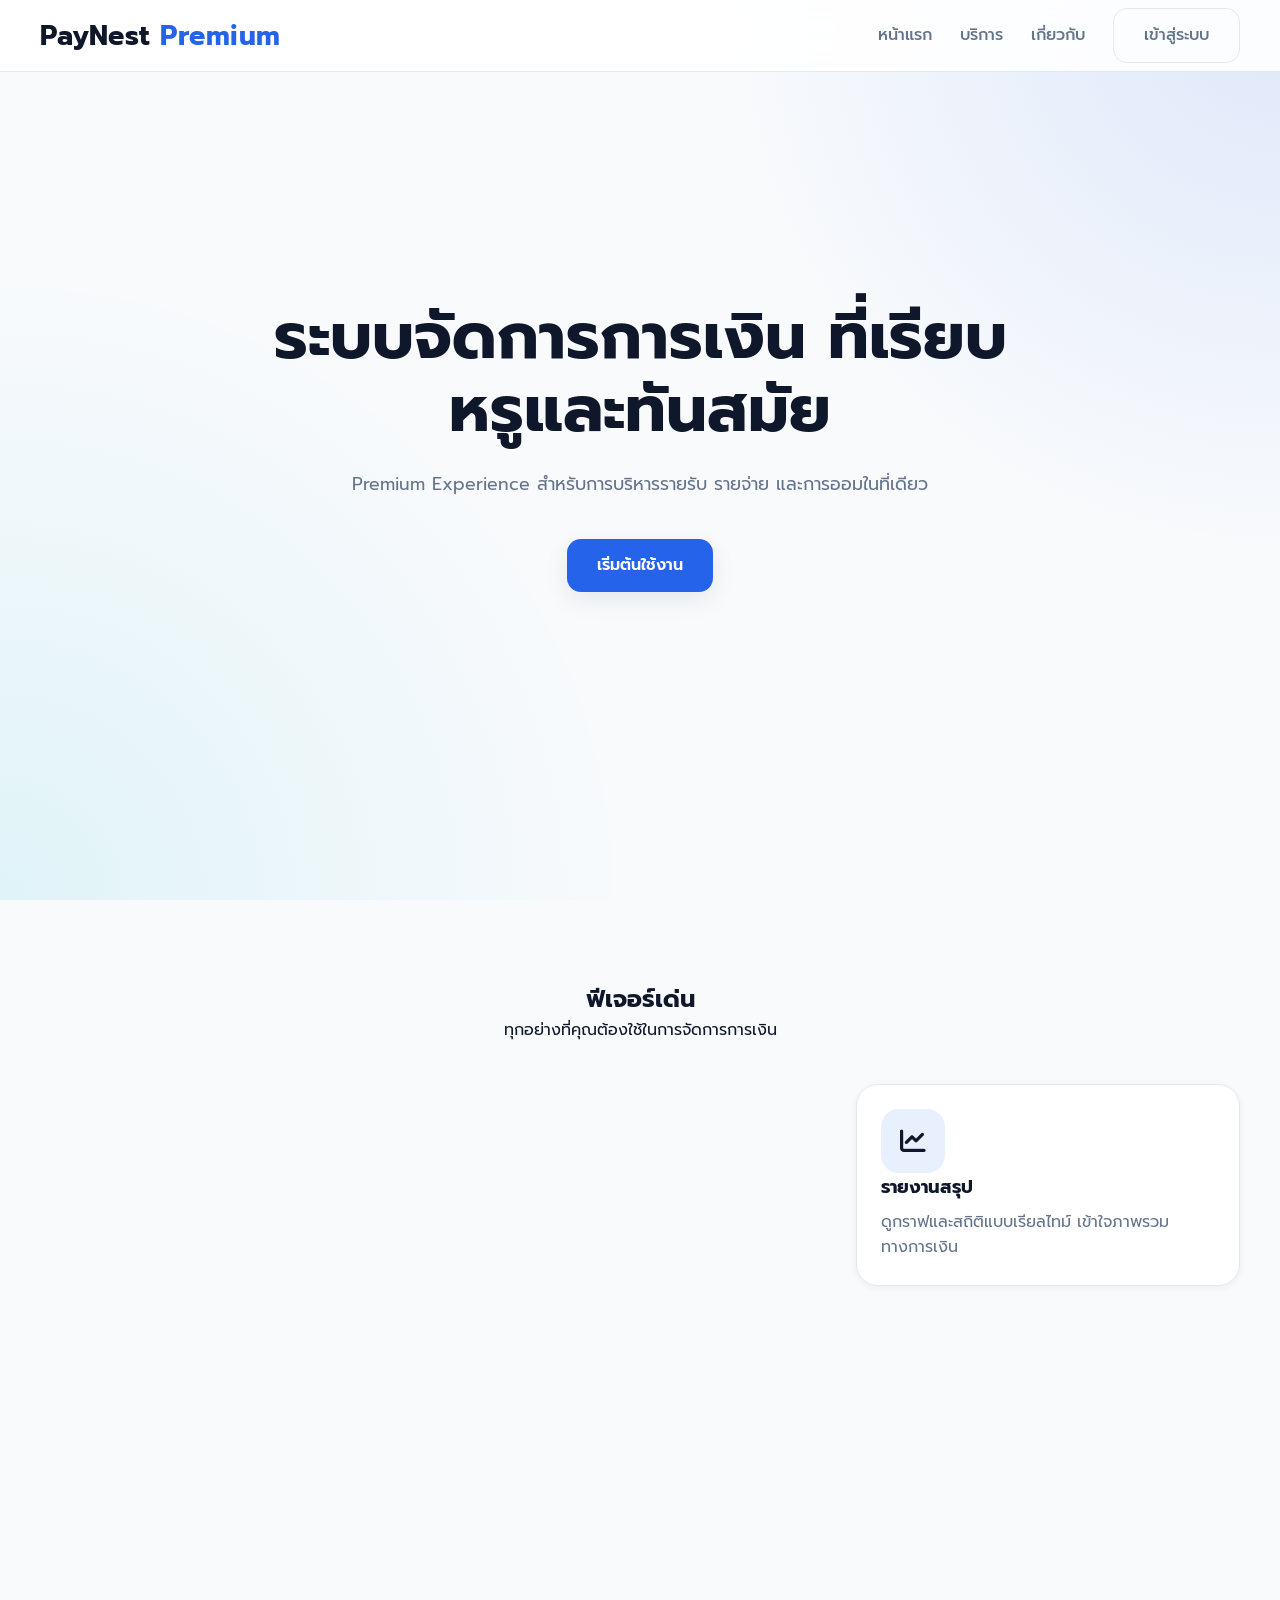
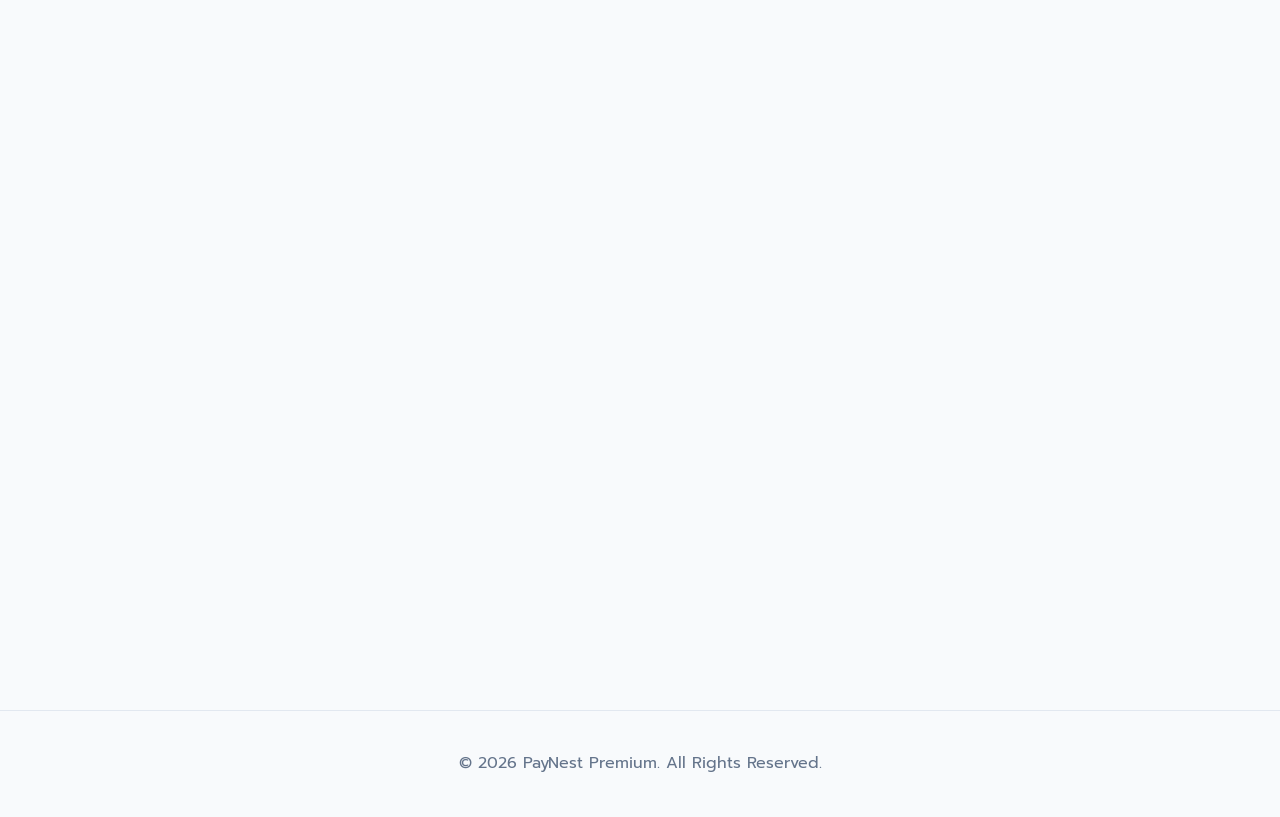
==== commit 45423ccb: "Update index.html" ====
--- a/index.html
+++ b/index.html
@@ -239,4 +239,58 @@
         </div>
 
     </section>
-
+    <!-- About -->
+
+    <section id="about">
+
+        <div class="container text-center fade-up">
+
+            <h2>เกี่ยวกับ PayNest Premium</h2>
+
+            <p class="mt-2">
+
+                PayNest Premium ถูกออกแบบมาเพื่อช่วยให้การจัดการรายรับ
+                รายจ่าย และการวางแผนการเงินเป็นเรื่องง่าย ด้วยดีไซน์ทันสมัย
+                ใช้งานได้ทั้งบนคอมพิวเตอร์ แท็บเล็ต และสมาร์ตโฟน
+
+            </p>
+
+        </div>
+
+    </section>
+
+    <!-- Footer -->
+
+    <footer>
+
+        <div class="container">
+
+            <p>
+
+                © 2026 PayNest Premium.
+                All Rights Reserved.
+
+            </p>
+
+        </div>
+
+    </footer>
+
+    <!-- Back To Top -->
+
+    <button id="backToTop"
+            class="back-to-top"
+            aria-label="Back to Top">
+
+        <i class="fa-solid fa-arrow-up"></i>
+
+    </button>
+
+    <!-- JavaScript -->
+
+    <script src="assets/js/app.js"></script>
+
+</body>
+
+</html>
+
--- a/assets/css/style.css
+++ b/assets/css/style.css
@@ -528,3 +528,19 @@
     margin-top:80px;
 
 }
+/* ===================================
+   Features Grid
+=================================== */
+
+.features-grid{
+
+    display:grid;
+
+    grid-template-columns:repeat(auto-fit,minmax(280px,1fr));
+
+    gap:24px;
+
+    margin-top:40px;
+
+}
+
